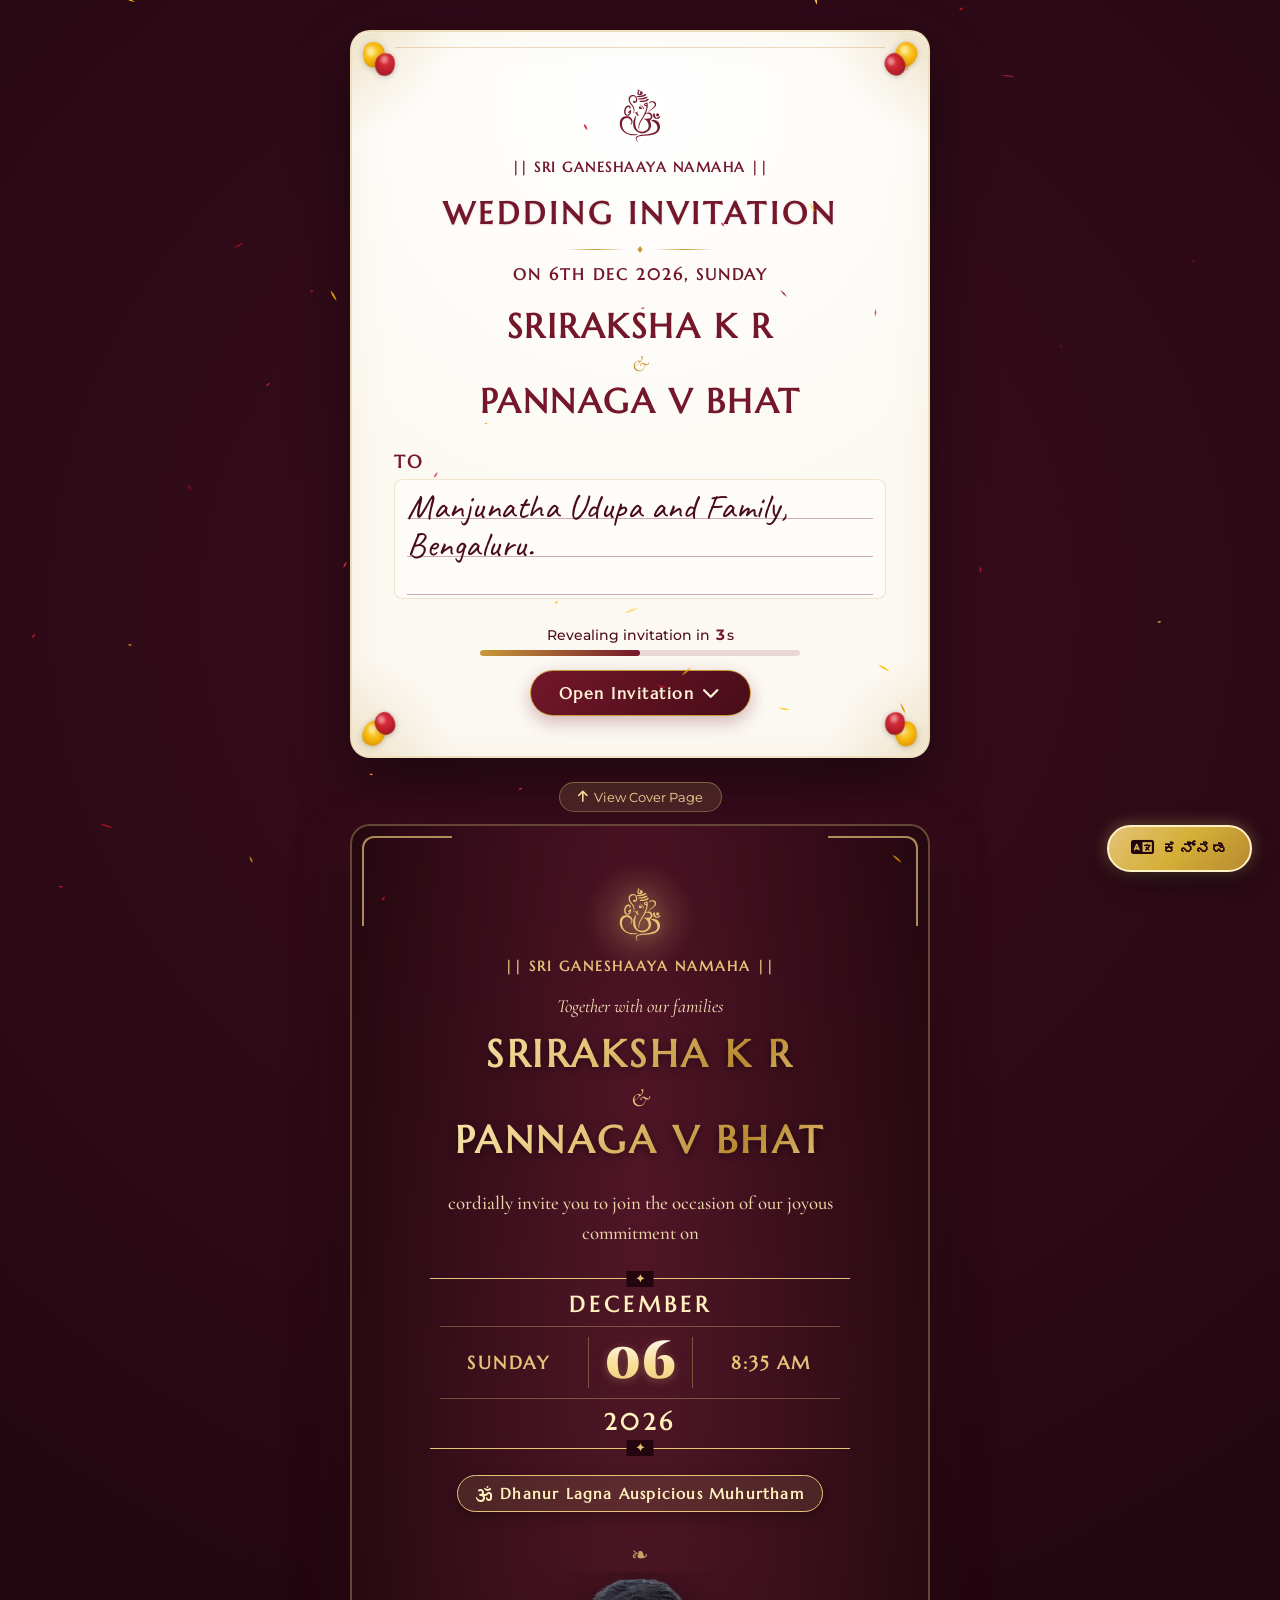
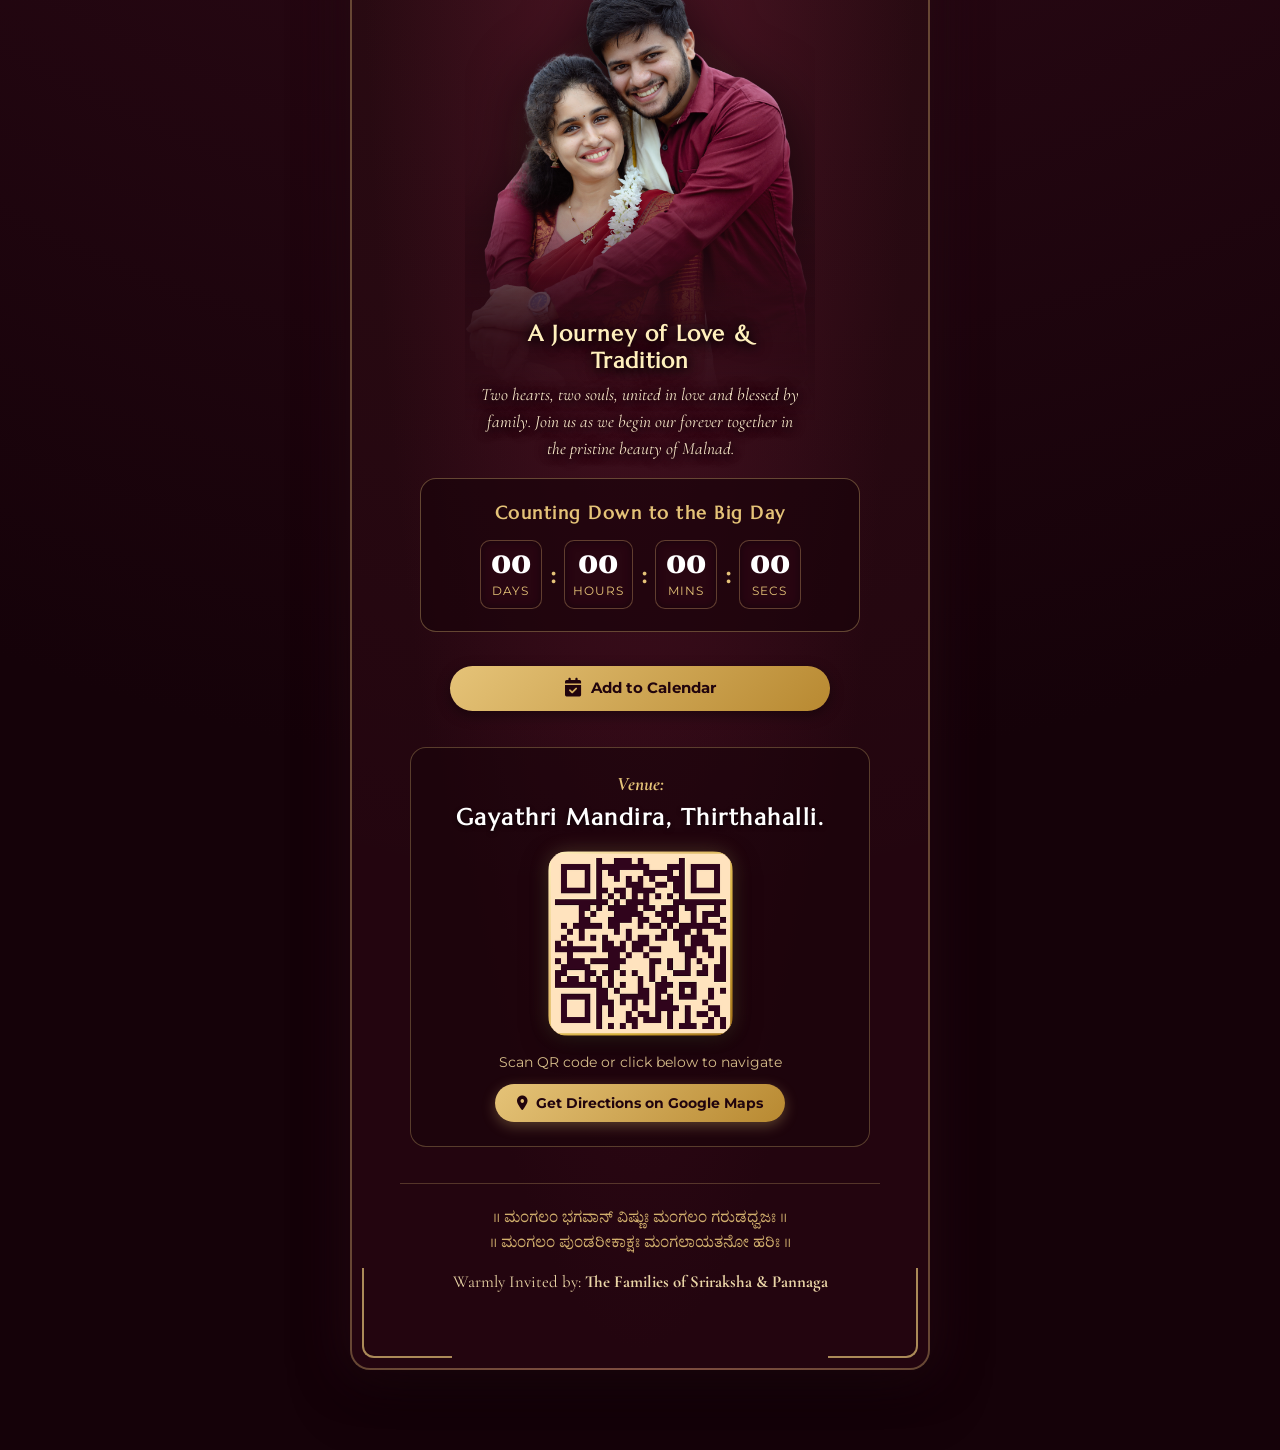
==== index.html @ b9a9ed5e "Initial commit: Royal Wedding E-Invitation & Bride's Portal" ====
<!DOCTYPE html>
<html lang="en">

<head>
  <!-- Google tag (gtag.js) -->
  <script async src="https://www.googletagmanager.com/gtag/js?id=G-9BR6ERWH32"></script>
  <script>
    window.dataLayer = window.dataLayer || [];
    function gtag(){dataLayer.push(arguments);}
    gtag('js', new Date());

    gtag('config', 'G-9BR6ERWH32');
  </script>

  <meta charset="UTF-8">
  <meta name="viewport" content="width=device-width, initial-scale=1.0, maximum-scale=5.0">
  <title>Wedding Invitation | Sriraksha & Pannaga</title>

  <!-- Meta for Social Sharing (WhatsApp, Facebook, iMessage) -->
  <meta property="og:title" content="Wedding Invitation | Sriraksha & Pannaga">
  <meta property="og:description"
    content="We cordially invite you to celebrate the wedding of Sriraksha K R & Pannaga V Bhat on Sunday, Dec 6th, 2026 at Gayathri Mandira, Thirthahalli.">
  <meta property="og:image" content="assets/couple-main.jpg">
  <meta property="og:type" content="website">
  <meta name="theme-color" content="#480c1d">

  <!-- Favicon -->
  <link rel="icon" type="image/svg+xml" href="assets/ganesha-gold.svg">

  <!-- Font Awesome 6 Icons -->
  <link rel="stylesheet" href="https://cdnjs.cloudflare.com/ajax/libs/font-awesome/6.5.1/css/all.min.css">

  <!-- Google Fonts -->
  <link rel="preconnect" href="https://fonts.googleapis.com">
  <link rel="preconnect" href="https://fonts.gstatic.com" crossorigin>
  <link
    href="https://fonts.googleapis.com/css2?family=Alex+Brush&family=Caveat:wght@600;700&family=Cinzel+Decorative:wght@700;900&family=Cinzel:wght@500;600;700;800;900&family=Cormorant+Garamond:ital,wght@0,500;0,600;0,700;1,500;1,600&family=Marcellus&family=Noto+Serif+Kannada:wght@400;500;600;700;800&family=Playfair+Display:ital,wght@0,600;0,700;1,600&family=Montserrat:wght@300;400;500;600&display=swap"
    rel="stylesheet">

  <!-- GSAP, ScrollTrigger & ScrollToPlugin -->
  <script src="https://cdnjs.cloudflare.com/ajax/libs/gsap/3.12.5/gsap.min.js"></script>
  <script src="https://cdnjs.cloudflare.com/ajax/libs/gsap/3.12.5/ScrollTrigger.min.js"></script>
  <script src="https://cdnjs.cloudflare.com/ajax/libs/gsap/3.12.5/ScrollToPlugin.min.js"></script>

  <!-- Canvas Confetti for Petals & Celebrations -->
  <script src="https://cdn.jsdelivr.net/npm/canvas-confetti@1.9.3/dist/confetti.browser.min.js"></script>

  <!-- Stylesheet -->
  <link rel="stylesheet" href="style.css">
</head>

<body class="bg-stage">

  <!-- Floating Controls (Desktop Top-Bar / Mobile Bottom-Right FAB) -->
  <header class="floating-controls" id="floatingControls">
    <button id="langToggleBtn" class="control-btn lang-btn" aria-label="Toggle Kannada / English">
      <i class="fa-solid fa-language lang-icon"></i>
      <span id="langBtnText">ಕನ್ನಡ</span>
    </button>
    <button id="musicToggleBtn" class="control-btn music-btn" aria-label="Toggle Shehnai / Flute Music">
      <i id="musicIcon" class="fa-solid fa-music music-icon"></i>
      <span id="musicBtnText">Music</span>
    </button>
    <button id="petalsToggleBtn" class="control-btn petals-btn" aria-label="Trigger Flower Shower">
      <i class="fa-solid fa-wand-magic-sparkles petals-icon"></i>
      <span id="petalsBtnText">Petals</span>
    </button>
  </header>

  <!-- Flower Shower Canvas Overlay -->
  <canvas id="petalsCanvas" class="petals-canvas"></canvas>

  <!-- MAIN WRAPPER -->
  <main class="invitation-container" id="invitationApp">

    <!-- ============================================== -->
    <!-- SECTION 1: INTRO PAGE (LIGHT LUXURY CARD)       -->
    <!-- ============================================== -->
    <section class="card-screen intro-screen" id="introSection">
      <div class="card-wrapper intro-card-wrapper" id="introCard">

        <!-- Auspicious Arashina & Kunkuma (Turmeric & Kumkuma) Sacred Corner Blessings -->
        <div class="kunkuma-corner top-left" aria-hidden="true">
          <span class="dab arashina"></span>
          <span class="dab kunkuma"></span>
        </div>
        <div class="kunkuma-corner top-right" aria-hidden="true">
          <span class="dab arashina"></span>
          <span class="dab kunkuma"></span>
        </div>
        <div class="kunkuma-corner bottom-left" aria-hidden="true">
          <span class="dab arashina"></span>
          <span class="dab kunkuma"></span>
        </div>
        <div class="kunkuma-corner bottom-right" aria-hidden="true">
          <span class="dab arashina"></span>
          <span class="dab kunkuma"></span>
        </div>

        <!-- Subtle Corner Floral Decorations -->
        <div class="floral-corner top-left"></div>
        <div class="floral-corner top-right"></div>
        <div class="floral-corner bottom-left"></div>
        <div class="floral-corner bottom-right"></div>

        <!-- Arch Border Top & Bottom -->
        <div class="ornate-arch-top"></div>
        <div class="ornate-arch-bottom"></div>

        <!-- Card Content Body -->
        <div class="intro-inner-content">

          <!-- Lord Ganesha Auspicious Motif -->
          <div class="ganesha-container intro-ganesha">
            <img src="assets/ganesha-maroon.svg" alt="Lord Ganesha" class="ganesha-svg-img">
            <p class="invocation-text" data-i18n="invocation">|| Sri Ganeshaaya Namaha ||</p>
          </div>

          <!-- Wedding Invitation Header -->
          <div class="intro-header-group">
            <h1 class="invitation-title" data-i18n="weddingInvitation">WEDDING INVITATION</h1>
            <div class="title-divider-line">
              <span class="divider-diamond">♦</span>
            </div>
            <p class="intro-date-badge" data-i18n="weddingDateIntro">ON 6TH DEC 2026, SUNDAY</p>
          </div>

          <!-- Couple Names -->
          <div class="intro-couple-box">
            <h2 class="couple-name bride" data-i18n="introBrideName">SRIRAKSHA K R</h2>
            <div class="intro-ampersand">&amp;</div>
            <h2 class="couple-name groom" data-i18n="introGroomName">PANNAGA V BHAT</h2>
          </div>

          <!-- "TO" SECTION (Personalized Guest Section) -->
          <div class="to-section-container">
            <div class="to-header-row">
              <span class="to-label" data-i18n="toLabel">TO</span>
              <!-- <button class="edit-guest-btn" id="editGuestBtn" title="Customize guest name"
                aria-label="Edit guest name">
                <i class="fa-solid fa-pen-to-square"></i> <span class="edit-btn-text"
                  data-i18n="editGuestTooltip">Customize</span>
              </button> -->
            </div>

            <!-- Ruled Lines Card Frame with Handwriting Calligraphy Font -->
            <div class="ruled-paper-box">
              <div class="ruled-line line-1"></div>
              <div class="ruled-line line-2"></div>
              <div class="ruled-line line-3"></div>

              <!-- Handwriting Recipient Name (editable / query param driven) -->
              <div class="guest-handwriting" id="guestNameDisplay" contenteditable="false" spellcheck="false">
                Manjunatha Udupa and Family,<br>Bengaluru.
              </div>
            </div>
          </div>

          <!-- 5-SECOND REVEAL PROGRESS BAR & OPEN NOW ACTION -->
          <div class="intro-reveal-tray">
            <div class="countdown-bar-wrapper">
              <div class="reveal-status-text">
                <span data-i18n="revealTimer">Revealing invitation in</span>
                <span class="reveal-timer-num" id="revealTimerCount">5</span><span data-i18n="seconds">s</span>
              </div>
              <div class="progress-track">
                <div class="progress-fill" id="revealProgressFill"></div>
              </div>
            </div>

            <button class="open-invitation-btn" id="openInvitationBtn">
              <span class="btn-shine"></span>
              <span class="btn-text" data-i18n="openNowBtn">Open Invitation</span>
              <i class="fa-solid fa-chevron-down btn-arrow"></i>
            </button>
          </div>

        </div><!-- /.intro-inner-content -->
      </div><!-- /.intro-card-wrapper -->
    </section>


    <!-- ============================================== -->
    <!-- SECTION 2: CONTENT PAGE (ROYAL MAROON THEME)   -->
    <!-- ============================================== -->
    <section class="card-screen content-screen" id="contentSection">

      <!-- Royal Gold Ribbon / Return to Cover Button -->
      <div class="return-cover-bar">
        <button id="backToCoverBtn" class="back-cover-btn">
          <i class="fa-solid fa-arrow-up"></i> <span data-i18n="backToIntroBtn">View Cover Page</span>
        </button>
      </div>

      <div class="card-wrapper content-card-wrapper" id="contentCard">

        <!-- Ornate Background Mandala Watermarks -->
        <div class="content-mandala-bg"></div>
        <div class="content-temple-arch-frame"></div>
        <div class="gold-corner-filigree top-l"></div>
        <div class="gold-corner-filigree top-r"></div>
        <div class="gold-corner-filigree btm-l"></div>
        <div class="gold-corner-filigree btm-r"></div>

        <div class="content-inner-body">

          <!-- Golden Ganesha Invocation -->
          <div class="ganesha-container content-ganesha gs-reveal">
            <div class="ganesha-halo"></div>
            <img src="assets/ganesha-gold.svg" alt="Ganesha Motif" class="ganesha-svg-img gold-svg">
            <p class="invocation-text gold-text" data-i18n="invocation">|| Sri Ganeshaaya Namaha ||</p>
          </div>

          <!-- Family Blessing Line -->
          <p class="together-text gs-reveal" data-i18n="togetherWithFamilies">Together with our families</p>

          <!-- Royal Couple Typography -->
          <div class="content-couple-names gs-reveal">
            <h1 class="royal-name bride gold-gradient-text" data-i18n="contentBrideName">SRIRAKSHA K R</h1>
            <div class="royal-ampersand-wrapper">
              <span class="royal-ampersand">&amp;</span>
            </div>
            <h1 class="royal-name groom gold-gradient-text" data-i18n="contentGroomName">PANNAGA V BHAT</h1>
          </div>

          <!-- Cordial Invitation Text -->
          <p class="cordial-invitation-text gs-reveal" data-i18n="cordialInvite">
            cordially invite you to join the occasion of our joyous commitment on
          </p>

          <!-- THE ROYAL DATE BLOCK (Faithful to Reference Card) -->
          <div class="royal-date-block gs-reveal" id="dateBlock">
            <div class="date-block-top">
              <span class="month-title" data-i18n="month">DECEMBER</span>
            </div>

            <div class="date-block-middle">
              <div class="date-col day-col">
                <span class="date-day-label" data-i18n="day">SUNDAY</span>
              </div>
              <div class="date-col num-col">
                <span class="date-num-large" data-i18n="date">06</span>
              </div>
              <div class="date-col time-col">
                <span class="date-time-label" data-i18n="time">8:35 AM</span>
              </div>
            </div>

            <div class="date-block-bottom">
              <span class="year-title" data-i18n="year">2026</span>
            </div>
          </div>

          <!-- Auspicious Muhurtham Tagline -->
          <div class="muhurtham-badge-wrapper gs-reveal">
            <div class="muhurtham-pill">
              <i class="fa-solid fa-om kalash-icon"></i>
              <span class="muhurtham-text" data-i18n="muhurthamLabel">Dhanur Lagna Auspicious Muhurtham</span>
            </div>
          </div>

          <!-- ============================================== -->
          <!-- COUPLE SPOTLIGHT & GALLERY SECTION             -->
          <!-- ============================================== -->
          <div class="couple-spotlight-section gs-reveal">
            <div class="section-gold-divider">
              <span>❧</span>
            </div>

            <!-- Couple Spotlight Card with Overlaid Bottom Text -->
            <div class="couple-spotlight-card">
              <div class="couple-cutout-container">
                <div class="cutout-img-holder">
                  <div class="cutout-aura"></div>
                  <img src="assets/couple-cutout.png" alt="Sriraksha & Pannaga" class="couple-cutout-img">
                  <div class="cutout-bottom-gradient"></div>
                </div>

                <!-- Text overlaid directly on the bottom feathered portion of the image -->
                <div class="spotlight-text-overlay">
                  <h3 class="spotlight-title" data-i18n="coupleStoryTitle">A Journey of Love &amp; Tradition</h3>
                  <p class="spotlight-quote" data-i18n="coupleStoryText">
                    Two hearts, two souls, united in love and blessed by family. Join us as we begin our forever together in
                    the pristine beauty of Malnad.
                  </p>
                </div>
              </div>
            </div>

            <!-- Pre-wedding Photo Gallery Showcase
            <div class="gallery-wrapper">
              <h4 class="gallery-header" data-i18n="viewGallery">Pre-Wedding Moments</h4>

              <div class="gallery-scroller" id="galleryScroller">
                <div class="gallery-item" onclick="openPhotoModal('assets/couple-main.jpg')">
                  <img src="assets/couple-main.jpg" alt="Sriraksha & Pannaga Portrait" loading="lazy">
                  <div class="item-overlay"><span>🔍</span></div>
                </div>
                <div class="gallery-item" onclick="openPhotoModal('assets/couple-opt1.jpg')">
                  <img src="assets/couple-opt1.jpg" alt="By the Riverbank" loading="lazy">
                  <div class="item-overlay"><span>🔍</span></div>
                </div>
                <div class="gallery-item" onclick="openPhotoModal('assets/couple-opt2.jpg')">
                  <img src="assets/couple-opt2.jpg" alt="Grace & Joy" loading="lazy">
                  <div class="item-overlay"><span>🔍</span></div>
                </div>
                <div class="gallery-item" onclick="openPhotoModal('assets/couple-opt3.jpg')">
                  <img src="assets/couple-opt3.jpg" alt="Together in Nature" loading="lazy">
                  <div class="item-overlay"><span>🔍</span></div>
                </div>
                <div class="gallery-item" onclick="openPhotoModal('assets/couple-sub.jpg')">
                  <img src="assets/couple-sub.jpg" alt="Memories" loading="lazy">
                  <div class="item-overlay"><span>🔍</span></div>
                </div>
              </div>
            </div>
          </div> -->

            <!-- ============================================== -->
            <!-- LIVE COUNTDOWN TIMER TO DEC 6, 2026, 8:35 AM   -->
            <!-- ============================================== -->
            <div class="countdown-card gs-reveal">
              <h3 class="countdown-heading" data-i18n="countdownTitle">Counting Down to the Big Day</h3>

              <div class="timer-grid">
                <div class="timer-cell">
                  <span class="timer-digits" id="timerDays">00</span>
                  <span class="timer-label" data-i18n="days">Days</span>
                </div>
                <div class="timer-divider">:</div>
                <div class="timer-cell">
                  <span class="timer-digits" id="timerHours">00</span>
                  <span class="timer-label" data-i18n="hours">Hours</span>
                </div>
                <div class="timer-divider">:</div>
                <div class="timer-cell">
                  <span class="timer-digits" id="timerMinutes">00</span>
                  <span class="timer-label" data-i18n="minutes">Mins</span>
                </div>
                <div class="timer-divider">:</div>
                <div class="timer-cell">
                  <span class="timer-digits" id="timerSeconds">00</span>
                  <span class="timer-label" data-i18n="secondsLabel">Secs</span>
                </div>
              </div>
            </div>

            <!-- ============================================== -->
            <!-- ACTION BUTTONS: CALENDAR & WHATSAPP RSVP       -->
            <!-- ============================================== -->
            <div class="action-buttons-container gs-reveal">
              <button class="action-btn calendar-action-btn" id="calendarBtn">
                <i class="fa-solid fa-calendar-check action-icon"></i>
                <span data-i18n="addToCalendarBtn">Add to Calendar</span>
              </button>

              <!-- <button class="action-btn whatsapp-action-btn" id="whatsappBtn">
              <i class="fa-brands fa-whatsapp action-icon whatsapp-fa-icon"></i>
              <span data-i18n="rsvpWhatsAppBtn">Send Wishes on WhatsApp</span>
            </button> -->
            </div>

            <!-- ============================================== -->
            <!-- VENUE & NAVIGATION SECTION (SCANNABLE QR)      -->
            <!-- ============================================== -->
            <div class="venue-showcase-box gs-reveal">
              <h3 class="venue-heading-label" data-i18n="venueLabel">Venue:</h3>
              <h2 class="venue-name-title" data-i18n="venueName">Gayathri Mandira, Thirthahalli.</h2>

              <!-- Thematic Royal QR Code Holder -->
              <div class="qr-code-holder">
                <a href="https://maps.google.com/?q=Gayathri+Mandira+Thirthahalli" target="_blank"
                  rel="noopener noreferrer" class="thematic-qr-link" title="Open Gayathri Mandira, Thirthahalli on Google Maps">
                  <div class="thematic-qr-wrapper" id="thematicVenueQR">
                    <img src="assets/thematic-venue-qr.svg" alt="Venue QR Code - Gayathri Mandira, Thirthahalli"
                      class="thematic-qr-svg" width="180" height="180">
                  </div>
                </a>
                <p class="qr-instruction" data-i18n="scanForLocation">Scan QR code or click below to navigate</p>

                <a href="https://maps.google.com/?q=Gayathri+Mandira+Thirthahalli" target="_blank"
                  rel="noopener noreferrer" class="map-link-btn">
                  <i class="fa-solid fa-location-dot map-icon"></i>
                  <span data-i18n="openInMapsBtn">Get Directions on Google Maps</span>
                </a>
              </div>
            </div>

            <!-- Traditional Shloka / Blessing Footer -->
            <footer class="content-card-footer gs-reveal">
              <p class="footer-shloka">
                ॥ ಮಂಗಲಂ ಭಗವಾನ್ ವಿಷ್ಣುಃ ಮಂಗಲಂ ಗರುಡಧ್ವಜಃ ॥<br>
                ॥ ಮಂಗಲಂ ಪುಂಡರೀಕಾಕ್ಷಃ ಮಂಗಲಾಯತನೋ ಹರಿಃ ॥
              </p>
              <p class="footer-warmth">
                Warmly Invited by: <strong>The Families of Sriraksha &amp; Pannaga</strong>
              </p>
            </footer>

          </div><!-- /.content-inner-body -->
        </div><!-- /.content-card-wrapper -->
    </section>

  </main>

  <!-- Photo Lightbox Modal -->
  <div id="photoModal" class="photo-modal" onclick="closePhotoModal()">
    <span class="modal-close-btn">&times;</span>
    <img id="modalImg" class="modal-image" src="" alt="Enlarged Wedding Photo">
  </div>

  <!-- Custom Guest Name Edit Modal -->
  <div id="editGuestModal" class="edit-guest-modal">
    <div class="edit-guest-dialog">
      <h3 class="dialog-title">Personalize "To" Field</h3>
      <p class="dialog-desc">Enter the guest name(s) and place:</p>
      <input type="text" id="guestNameInput" class="guest-name-input"
        placeholder="e.g. Ramesh Hegde and Family, Shivamogga">
      <div class="dialog-btn-row">
        <button id="cancelGuestEditBtn" class="dialog-btn cancel-btn">Cancel</button>
        <button id="copyShareLinkBtn" class="dialog-btn copy-btn"><i class="fa-solid fa-copy"></i> Copy Link</button>
        <button id="saveGuestEditBtn" class="dialog-btn save-btn">Update Card</button>
      </div>
      <p id="copyFeedback" class="copy-feedback-text"
        style="display:none; color:#1a7f37; font-weight:600; margin-top:8px; font-size:0.85rem;"><i
          class="fa-solid fa-check"></i> Personalized link copied to clipboard!</p>
      <p class="dialog-tip">Tip: You can share personalized links using <code>?to=Your+Guest+Name</code>!</p>
    </div>
  </div>

  <!-- Firebase Compat SDKs (For Firestore Invitation Code Resolution) -->
  <script src="https://www.gstatic.com/firebasejs/10.8.0/firebase-app-compat.js"></script>
  <script src="https://www.gstatic.com/firebasejs/10.8.0/firebase-firestore-compat.js"></script>
  <script src="firebase-config.js"></script>

  <!-- Main JavaScript Logic -->
  <script src="script.js"></script>
</body>

</html>
---- style.css ----
/* ==========================================================================
   WEDDING E-INVITATION - SRIRAKSHA & PANNAGA
   ========================================================================== */

:root {
  /* Intro Page Color Palette (Light Luxury Theme) */
  --intro-bg-cream: #FCF9F3;
  --intro-bg-warm: #F6EDE0;
  --intro-maroon: #74172B;
  --intro-maroon-dark: #500E1C;
  --intro-gold-accent: #C89938;
  --intro-ruled-line: rgba(116, 23, 43, 0.35);
  --intro-handwriting: #4A0C1A;

  /* Content Page Color Palette (Royal Maroon & Temple Gold Theme) */
  --content-bg-dark: #23050F;
  --content-bg-mid: #380C1B;
  --content-bg-rich: #4D1226;
  --gold-primary: #E5C378;
  --gold-light: #FFF0BD;
  --gold-dark: #B88931;
  --gold-glow: rgba(229, 195, 120, 0.4);
  --gold-border: rgba(229, 195, 120, 0.35);

  /* Typography */
  --font-serif-royal: 'Marcellus', 'Cinzel', serif;
  --font-serif-heading: 'Cinzel Decorative', 'Cinzel', serif;
  --font-serif-body: 'Cormorant Garamond', serif;
  --font-handwriting: 'Caveat', 'Alex Brush', cursive;
  --font-kannada: 'Noto Serif Kannada', 'Marcellus', serif;
  --font-sans: 'Montserrat', sans-serif;

  /* Card Container */
  --card-max-width: 580px;
  --card-radius: 20px;
  --card-shadow: 0 25px 60px rgba(0, 0, 0, 0.45);
}

/* Reset & Box Sizing */
*,
*::before,
*::after {
  box-sizing: border-box;
  margin: 0;
  padding: 0;
}

html {
  scroll-behavior: smooth;
  font-size: 16px;
  -webkit-text-size-adjust: 100%;
}

body.bg-stage {
  background: #17030A;
  background-image:
    radial-gradient(circle at 50% 20%, #3B0E1E 0%, #150209 70%),
    radial-gradient(circle at 20% 80%, #2A0914 0%, transparent 60%);
  min-height: 100vh;
  font-family: var(--font-serif-royal);
  color: #333;
  overflow-x: hidden;
  position: relative;
}

/* Kannada font override when switched */
body.lang-kn {
  font-family: var(--font-kannada);
}

body.lang-kn .invitation-title,
body.lang-kn .couple-name,
body.lang-kn .royal-name,
body.lang-kn .date-day-label,
body.lang-kn .month-title,
body.lang-kn .venue-name-title {
  font-family: var(--font-kannada);
  letter-spacing: 0.5px;
}

/* ==========================================================================
   FLOATING ACTION BUTTON (BOTTOM-RIGHT FAB ON BOTH DESKTOP AND MOBILE)
   ========================================================================== */
.floating-controls {
  position: static;
  background: transparent;
  border: none;
  box-shadow: none;
  backdrop-filter: none;
  -webkit-backdrop-filter: none;
  padding: 0;
}

#musicToggleBtn,
#petalsToggleBtn {
  display: none !important;
}

#langToggleBtn {
  position: fixed;
  bottom: 28px;
  right: 28px;
  z-index: 9999;
  background: linear-gradient(135deg, #E5C378 0%, #D4AF37 50%, #B88931 100%);
  color: #21040D;
  border: 2px solid #FFF2C7;
  box-shadow: 0 8px 24px rgba(0, 0, 0, 0.55), 0 0 16px rgba(229, 195, 120, 0.45);
  padding: 12px 22px;
  border-radius: 35px;
  font-size: 1rem;
  font-weight: 700;
  letter-spacing: 0.5px;
  display: inline-flex;
  align-items: center;
  justify-content: center;
  gap: 8px;
  cursor: pointer;
  font-family: var(--font-sans);
  overflow: hidden;
  white-space: nowrap;
  transition: width 0.35s cubic-bezier(0.2, 0.8, 0.2, 1),
              height 0.35s cubic-bezier(0.2, 0.8, 0.2, 1),
              padding 0.35s cubic-bezier(0.2, 0.8, 0.2, 1),
              border-radius 0.35s cubic-bezier(0.2, 0.8, 0.2, 1),
              opacity 0.35s ease,
              transform 0.25s cubic-bezier(0.175, 0.885, 0.32, 1.275),
              box-shadow 0.25s ease,
              background 0.25s ease;
}

#langToggleBtn:hover {
  transform: translateY(-3px) scale(1.05);
  box-shadow: 0 12px 30px rgba(0, 0, 0, 0.65), 0 0 24px rgba(229, 195, 120, 0.6);
  background: linear-gradient(135deg, #FFF0BD 0%, #E5C378 50%, #C4973B 100%);
}

#langToggleBtn:active {
  transform: scale(0.93);
}

#langToggleBtn .lang-icon {
  font-size: 1.15rem;
  flex-shrink: 0;
  display: inline-flex;
  align-items: center;
  justify-content: center;
}

#langToggleBtn #langBtnText {
  max-width: 120px;
  opacity: 1;
  overflow: hidden;
  display: inline-block;
  transition: max-width 0.35s cubic-bezier(0.2, 0.8, 0.2, 1), opacity 0.25s ease, margin 0.35s ease;
}

/* Idle State: Compact Circular Gold Medallion */
#langToggleBtn.is-idle {
  width: 46px;
  height: 46px;
  padding: 0;
  border-radius: 50%;
  gap: 0;
  opacity: 0.88;
  box-shadow: 0 4px 14px rgba(0, 0, 0, 0.45), 0 0 12px rgba(229, 195, 120, 0.35);
  animation: fabIdleGlow 3s infinite ease-in-out;
}

#langToggleBtn.is-idle:hover {
  opacity: 1;
  transform: translateY(-2px) scale(1.08);
  box-shadow: 0 8px 22px rgba(0, 0, 0, 0.6), 0 0 20px rgba(229, 195, 120, 0.55);
}

#langToggleBtn.is-idle #langBtnText {
  max-width: 0;
  opacity: 0;
  margin: 0;
  pointer-events: none;
}

@keyframes fabIdleGlow {
  0%, 100% {
    box-shadow: 0 4px 14px rgba(0, 0, 0, 0.45), 0 0 10px rgba(229, 195, 120, 0.3);
  }
  50% {
    box-shadow: 0 6px 18px rgba(0, 0, 0, 0.55), 0 0 16px rgba(229, 195, 120, 0.5);
  }
}

@media (max-width: 768px) {
  #langToggleBtn {
    bottom: 20px;
    right: 20px;
    padding: 11px 20px;
    font-size: 0.95rem;
  }

  #langToggleBtn.is-idle {
    width: 42px;
    height: 42px;
    padding: 0;
    border-radius: 50%;
  }

  #langToggleBtn.is-idle .lang-icon {
    font-size: 1.05rem;
  }
}

/* Flower Petals Canvas */
.petals-canvas {
  position: fixed;
  top: 0;
  left: 0;
  width: 100vw;
  height: 100vh;
  pointer-events: none;
  z-index: 9000;
}

/* ==========================================================================
   MAIN INVITATION WRAPPER & CARD STAGE
   ========================================================================== */
.invitation-container {
  width: 100%;
  max-width: 100vw;
  display: flex;
  flex-direction: column;
  align-items: center;
  padding: 16px 12px 60px;
}

@media (min-width: 768px) {
  .invitation-container {
    padding: 30px 20px 80px;
  }
}

.card-screen {
  width: 100%;
  max-width: var(--card-max-width);
  margin: 0 auto;
  position: relative;
}

/* ==========================================================================
   CARD 1: INTRO SCREEN (LIGHT LUXURY CARD)
   ========================================================================== */
.intro-screen {
  margin-bottom: 24px;
  transition: all 0.8s cubic-bezier(0.16, 1, 0.3, 1);
}

.intro-card-wrapper {
  background: var(--intro-bg-cream);
  background-image:
    radial-gradient(circle at 50% 10%, #FFFFFF 0%, var(--intro-bg-cream) 60%),
    radial-gradient(circle at 50% 90%, var(--intro-bg-warm) 0%, transparent 70%);
  border-radius: var(--card-radius);
  border: 2px solid rgba(197, 155, 63, 0.3);
  box-shadow: var(--card-shadow), inset 0 0 40px rgba(197, 155, 63, 0.08);
  position: relative;
  overflow: hidden;
  padding: 38px 24px 30px;
  text-align: center;
}

@media (min-width: 600px) {
  .intro-card-wrapper {
    padding: 50px 42px 40px;
  }
}

/* ==========================================================================
   ARASHINA & KUNKUMA (TURMERIC & VERMILION) SACRED CORNER BLESSINGS
   ========================================================================== */
.kunkuma-corner {
  position: absolute;
  width: 48px;
  height: 48px;
  pointer-events: none;
  z-index: 12;
}

.kunkuma-corner.top-left {
  top: 6px;
  left: 6px;
}

.kunkuma-corner.top-right {
  top: 6px;
  right: 6px;
}

.kunkuma-corner.bottom-left {
  bottom: 6px;
  left: 6px;
}

.kunkuma-corner.bottom-right {
  bottom: 6px;
  right: 6px;
}

/* Organic paint dabs (paste finger impressions) */
.kunkuma-corner .dab {
  position: absolute;
  border-radius: 46% 54% 52% 48% / 54% 48% 52% 46%;
  filter: drop-shadow(0 1px 3px rgba(0, 0, 0, 0.22));
}

/* Arashina (Turmeric Yellow Paste Dab) */
.kunkuma-corner .dab.arashina {
  width: 22px;
  height: 25px;
  background: radial-gradient(circle at 45% 40%, #FFE052 0%, #F5B000 50%, #C98200 100%);
  border-radius: 48% 58% 52% 44% / 55% 45% 62% 38%;
  opacity: 0.96;
}

/* Kunkuma (Sacred Vermilion Red Paste Dab) - overlapping touched mark */
.kunkuma-corner .dab.kunkuma {
  width: 20px;
  height: 23px;
  background: radial-gradient(circle at 45% 35%, #E52B3C 0%, #B81525 55%, #7D0914 100%);
  border-radius: 54% 46% 48% 52% / 46% 56% 44% 54%;
  opacity: 0.95;
}

/* Corner Dab Orientations to simulate natural hand finger touch */
.kunkuma-corner.top-left .dab.arashina {
  top: 4px;
  left: 5px;
  transform: rotate(-12deg);
}

.kunkuma-corner.top-left .dab.kunkuma {
  top: 15px;
  left: 17px;
  transform: rotate(20deg);
}

.kunkuma-corner.top-right .dab.arashina {
  top: 4px;
  right: 5px;
  transform: rotate(15deg);
}

.kunkuma-corner.top-right .dab.kunkuma {
  top: 15px;
  right: 17px;
  transform: rotate(-22deg);
}

.kunkuma-corner.bottom-left .dab.arashina {
  bottom: 4px;
  left: 5px;
  transform: rotate(18deg);
}

.kunkuma-corner.bottom-left .dab.kunkuma {
  bottom: 15px;
  left: 17px;
  transform: rotate(-15deg);
}

.kunkuma-corner.bottom-right .dab.arashina {
  bottom: 4px;
  right: 5px;
  transform: rotate(-20deg);
}

.kunkuma-corner.bottom-right .dab.kunkuma {
  bottom: 15px;
  right: 17px;
  transform: rotate(18deg);
}

/* Subtle wet texture effect for sacred paste */
.kunkuma-corner .dab::after {
  content: '';
  position: absolute;
  top: 15%;
  left: 20%;
  width: 35%;
  height: 35%;
  background: rgba(255, 255, 255, 0.4);
  border-radius: 50%;
  filter: blur(1px);
}

/* Floral Corner Accents */
.floral-corner {
  position: absolute;
  width: 120px;
  height: 120px;
  pointer-events: none;
  background-size: contain;
  background-repeat: no-repeat;
  opacity: 0.85;
  z-index: 1;
}

.floral-corner.top-left {
  top: 0;
  left: 0;
  background-image: radial-gradient(circle at 0% 0%, rgba(197, 155, 63, 0.25) 0%, transparent 60%);
  border-top-left-radius: var(--card-radius);
}

.floral-corner.top-right {
  top: 0;
  right: 0;
  background-image: radial-gradient(circle at 100% 0%, rgba(197, 155, 63, 0.25) 0%, transparent 60%);
  border-top-right-radius: var(--card-radius);
}

.floral-corner.bottom-left {
  bottom: 0;
  left: 0;
  background-image: radial-gradient(circle at 0% 100%, rgba(197, 155, 63, 0.25) 0%, transparent 60%);
  border-bottom-left-radius: var(--card-radius);
}

.floral-corner.bottom-right {
  bottom: 0;
  right: 0;
  background-image: radial-gradient(circle at 100% 100%, rgba(197, 155, 63, 0.25) 0%, transparent 60%);
  border-bottom-right-radius: var(--card-radius);
}

/* Ornate Arch Accents (SVG or decorative frame) */
.ornate-arch-top {
  position: absolute;
  top: 0;
  left: 50%;
  transform: translateX(-50%);
  width: 85%;
  height: 16px;
  border-bottom: 1px solid rgba(197, 155, 63, 0.35);
}

.intro-inner-content {
  position: relative;
  z-index: 2;
}

/* Lord Ganesha Motif */
.ganesha-container {
  display: flex;
  flex-direction: column;
  align-items: center;
  justify-content: center;
  margin-bottom: 18px;
}

.ganesha-svg-img {
  width: 68px;
  height: 68px;
  object-fit: contain;
  transition: transform 0.4s ease;
}

.ganesha-svg-img:hover {
  transform: scale(1.08);
}

.invocation-text {
  font-family: var(--font-serif-royal);
  color: var(--intro-maroon);
  font-size: 0.88rem;
  font-weight: 600;
  letter-spacing: 1.5px;
  margin-top: 8px;
  text-transform: uppercase;
}

/* Wedding Invitation Title */
.intro-header-group {
  margin-bottom: 22px;
}

.invitation-title {
  font-family: var(--font-serif-royal);
  font-size: 1.65rem;
  font-weight: 700;
  color: var(--intro-maroon);
  letter-spacing: 3px;
  line-height: 1.25;
  text-shadow: 0 1px 2px rgba(116, 23, 43, 0.15);
}

@media (min-width: 480px) {
  .invitation-title {
    font-size: 1.95rem;
    letter-spacing: 4px;
  }
}

.title-divider-line {
  display: flex;
  align-items: center;
  justify-content: center;
  gap: 12px;
  margin: 8px 0;
}

.title-divider-line::before,
.title-divider-line::after {
  content: '';
  height: 1px;
  width: 60px;
  background: linear-gradient(90deg, transparent, var(--intro-gold-accent), transparent);
}

.divider-diamond {
  color: var(--intro-gold-accent);
  font-size: 0.75rem;
}

.intro-date-badge {
  font-family: var(--font-serif-royal);
  font-size: 0.98rem;
  font-weight: 600;
  color: var(--intro-maroon);
  letter-spacing: 2px;
}

/* Couple Names on Intro Card */
.intro-couple-box {
  margin: 22px 0 28px;
}

.couple-name {
  font-family: var(--font-serif-royal);
  font-size: 1.7rem;
  font-weight: 700;
  color: var(--intro-maroon);
  letter-spacing: 2px;
  line-height: 1.2;
}

@media (min-width: 480px) {
  .couple-name {
    font-size: 2.1rem;
    letter-spacing: 2.5px;
  }
}

.intro-ampersand {
  font-family: var(--font-serif-body);
  font-style: italic;
  font-size: 1.4rem;
  color: var(--intro-gold-accent);
  margin: 4px 0;
}

/* "TO" SECTION (Personalized Guest Section) */
.to-section-container {
  margin: 20px 0 24px;
  text-align: left;
}

.to-header-row {
  display: flex;
  align-items: baseline;
  justify-content: space-between;
  margin-bottom: 6px;
}

.to-label {
  font-family: var(--font-serif-royal);
  font-size: 1.15rem;
  font-weight: 700;
  color: var(--intro-maroon);
  letter-spacing: 2px;
}

.edit-guest-btn {
  background: none;
  border: none;
  color: var(--intro-gold-accent);
  font-size: 0.8rem;
  cursor: pointer;
  display: inline-flex;
  align-items: center;
  gap: 4px;
  padding: 4px 8px;
  border-radius: 6px;
  transition: all 0.2s;
  font-family: var(--font-sans);
}

.edit-guest-btn:hover {
  background: rgba(197, 155, 63, 0.15);
  color: var(--intro-maroon);
}

/* Ruled Lines Box & Handwriting Recipient */
.ruled-paper-box {
  position: relative;
  min-height: 120px;
  padding: 6px 12px;
  background: rgba(255, 255, 255, 0.5);
  border-radius: 8px;
  border: 1px solid rgba(197, 155, 63, 0.25);
}

.ruled-line {
  position: absolute;
  left: 12px;
  right: 12px;
  height: 1px;
  background: var(--intro-ruled-line);
}

.ruled-line.line-1 {
  top: 38px;
}

.ruled-line.line-2 {
  top: 76px;
}

.ruled-line.line-3 {
  top: 114px;
}

.guest-handwriting {
  position: relative;
  z-index: 2;
  font-family: var(--font-handwriting);
  font-size: 1.85rem;
  line-height: 38px;
  color: var(--intro-handwriting);
  padding-top: 2px;
  letter-spacing: 0.5px;
  word-break: break-word;
  white-space: pre-wrap;
  transition: color 0.3s ease;
}

@media (min-width: 480px) {
  .guest-handwriting {
    font-size: 2.15rem;
  }
}

/* 5-SECOND REVEAL STATUS TRAY & ACTION */
.intro-reveal-tray {
  margin-top: 26px;
  display: flex;
  flex-direction: column;
  align-items: center;
  gap: 14px;
}

.countdown-bar-wrapper {
  width: 100%;
  max-width: 320px;
}

.reveal-status-text {
  font-family: var(--font-sans);
  font-size: 0.85rem;
  color: var(--intro-maroon-dark);
  font-weight: 500;
  margin-bottom: 6px;
}

.reveal-timer-num {
  font-weight: 700;
  color: var(--intro-maroon);
  font-size: 0.95rem;
  margin: 0 2px;
}

.progress-track {
  width: 100%;
  height: 6px;
  background: rgba(116, 23, 43, 0.15);
  border-radius: 10px;
  overflow: hidden;
}

.progress-fill {
  width: 0%;
  height: 100%;
  background: linear-gradient(90deg, var(--intro-gold-accent), var(--intro-maroon));
  border-radius: 10px;
  transition: width 0.1s linear;
}

.open-invitation-btn {
  position: relative;
  overflow: hidden;
  background: linear-gradient(135deg, var(--intro-maroon), #470C18);
  color: #FFF3D6;
  border: 1px solid var(--intro-gold-accent);
  padding: 12px 28px;
  border-radius: 30px;
  font-family: var(--font-serif-royal);
  font-size: 1rem;
  font-weight: 700;
  letter-spacing: 1.5px;
  cursor: pointer;
  display: inline-flex;
  align-items: center;
  gap: 8px;
  box-shadow: 0 6px 18px rgba(116, 23, 43, 0.3);
  transition: all 0.3s ease;
}

.open-invitation-btn:hover {
  transform: translateY(-2px);
  box-shadow: 0 10px 24px rgba(116, 23, 43, 0.45);
  background: linear-gradient(135deg, #871D34, var(--intro-maroon));
}

.btn-arrow {
  font-size: 1.1rem;
  transition: transform 0.25s ease;
}

.open-invitation-btn:hover .btn-arrow {
  transform: translateY(3px);
}

.btn-shine {
  position: absolute;
  top: 0;
  left: -100%;
  width: 60%;
  height: 100%;
  background: linear-gradient(90deg, transparent, rgba(255, 255, 255, 0.3), transparent);
  animation: shine 3s infinite;
}

@keyframes shine {
  0% {
    left: -100%;
  }

  40% {
    left: 150%;
  }

  100% {
    left: 150%;
  }
}


/* ==========================================================================
   CARD 2: CONTENT SCREEN (ROYAL MAROON THEME)
   ========================================================================== */
.content-screen {
  position: relative;
  transition: all 0.8s ease;
}

.return-cover-bar {
  text-align: center;
  margin-bottom: 12px;
}

.back-cover-btn {
  background: rgba(229, 195, 120, 0.15);
  border: 1px solid rgba(229, 195, 120, 0.4);
  color: #FFE8A3;
  padding: 6px 18px;
  border-radius: 20px;
  font-family: var(--font-sans);
  font-size: 0.82rem;
  cursor: pointer;
  display: inline-flex;
  align-items: center;
  gap: 6px;
  transition: all 0.25s;
}

.back-cover-btn:hover {
  background: rgba(229, 195, 120, 0.3);
  color: #FFFFFF;
}

.content-card-wrapper {
  background: var(--content-bg-dark);
  background-image:
    radial-gradient(ellipse at 50% 15%, #4C1024 0%, var(--content-bg-dark) 70%),
    radial-gradient(circle at 50% 90%, #3D0D1D 0%, transparent 60%);
  border-radius: var(--card-radius);
  border: 2px solid var(--gold-border);
  box-shadow: var(--card-shadow), 0 0 50px rgba(77, 18, 38, 0.5);
  position: relative;
  overflow: hidden;
  padding: 40px 20px 45px;
  text-align: center;
  color: #FFF0BD;
}

@media (min-width: 600px) {
  .content-card-wrapper {
    padding: 55px 40px 50px;
  }
}

/* Background Mandala & Temple Arch Motifs */
.content-mandala-bg {
  position: absolute;
  top: 0;
  left: 50%;
  transform: translateX(-50%);
  width: 100%;
  height: 100%;
  background-image: radial-gradient(circle at 50% 30%, rgba(229, 195, 120, 0.04) 0%, transparent 70%);
  pointer-events: none;
  z-index: 1;
}

.gold-corner-filigree {
  position: absolute;
  width: 90px;
  height: 90px;
  pointer-events: none;
  z-index: 2;
  opacity: 0.7;
}

.gold-corner-filigree.top-l {
  top: 10px;
  left: 10px;
  border-top: 2px solid var(--gold-primary);
  border-left: 2px solid var(--gold-primary);
  border-top-left-radius: 12px;
}

.gold-corner-filigree.top-r {
  top: 10px;
  right: 10px;
  border-top: 2px solid var(--gold-primary);
  border-right: 2px solid var(--gold-primary);
  border-top-right-radius: 12px;
}

.gold-corner-filigree.btm-l {
  bottom: 10px;
  left: 10px;
  border-bottom: 2px solid var(--gold-primary);
  border-left: 2px solid var(--gold-primary);
  border-bottom-left-radius: 12px;
}

.gold-corner-filigree.btm-r {
  bottom: 10px;
  right: 10px;
  border-bottom: 2px solid var(--gold-primary);
  border-right: 2px solid var(--gold-primary);
  border-bottom-right-radius: 12px;
}

.content-inner-body {
  position: relative;
  z-index: 3;
}

/* Golden Ganesha & Halo */
.content-ganesha {
  position: relative;
  margin-bottom: 20px;
}

.ganesha-halo {
  position: absolute;
  top: 50%;
  left: 50%;
  transform: translate(-50%, -60%);
  width: 110px;
  height: 110px;
  background: radial-gradient(circle, rgba(229, 195, 120, 0.25) 0%, transparent 70%);
  border-radius: 50%;
  pointer-events: none;
  animation: pulseGlow 4s infinite alternate;
}

@keyframes pulseGlow {
  0% {
    transform: translate(-50%, -60%) scale(0.9);
    opacity: 0.6;
  }

  100% {
    transform: translate(-50%, -60%) scale(1.15);
    opacity: 0.95;
  }
}

.gold-svg {
  filter: drop-shadow(0 2px 8px var(--gold-glow));
}

.gold-text {
  color: var(--gold-primary);
  font-weight: 600;
  letter-spacing: 2px;
}

.together-text {
  font-family: var(--font-serif-body);
  font-size: 1.15rem;
  font-style: italic;
  color: #F8E3B6;
  margin-bottom: 14px;
}

/* Royal Couple Typography */
.content-couple-names {
  margin: 12px 0 24px;
}

.royal-name {
  font-family: var(--font-serif-royal);
  font-size: 1.9rem;
  font-weight: 700;
  letter-spacing: 2.5px;
  line-height: 1.25;
}

@media (min-width: 480px) {
  .royal-name {
    font-size: 2.35rem;
    letter-spacing: 3.5px;
  }
}

.gold-gradient-text {
  background: linear-gradient(135deg, #FFF0BD 0%, #E5C378 40%, #B88931 70%, #FFE8A3 100%);
  -webkit-background-clip: text;
  -webkit-text-fill-color: transparent;
  filter: drop-shadow(0 2px 4px rgba(0, 0, 0, 0.5));
}

.royal-ampersand-wrapper {
  margin: 4px 0;
}

.royal-ampersand {
  font-family: var(--font-serif-body);
  font-style: italic;
  font-size: 1.6rem;
  color: var(--gold-primary);
}

.cordial-invitation-text {
  font-family: var(--font-serif-body);
  font-size: 1.18rem;
  line-height: 1.6;
  color: #EBD6A7;
  max-width: 440px;
  margin: 0 auto 30px;
  font-weight: 500;
}

/* ==========================================================================
   THE ROYAL DATE BLOCK (3-COLUMN LAYOUT AS IN REFERENCE)
   ========================================================================== */
.royal-date-block {
  max-width: 420px;
  margin: 0 auto 26px;
  border-top: 1.5px solid var(--gold-primary);
  border-bottom: 1.5px solid var(--gold-primary);
  padding: 12px 10px;
  position: relative;
}

.royal-date-block::before,
.royal-date-block::after {
  content: '✦';
  position: absolute;
  color: var(--gold-primary);
  font-size: 0.8rem;
}

.royal-date-block::before {
  top: -8px;
  left: 50%;
  transform: translateX(-50%);
  background: var(--content-bg-dark);
  padding: 0 8px;
}

.royal-date-block::after {
  bottom: -8px;
  left: 50%;
  transform: translateX(-50%);
  background: var(--content-bg-dark);
  padding: 0 8px;
}

.date-block-top {
  margin-bottom: 8px;
}

.month-title {
  font-family: var(--font-serif-royal);
  font-size: 1.35rem;
  font-weight: 700;
  letter-spacing: 4px;
  color: var(--gold-light);
}

.date-block-middle {
  display: grid;
  grid-template-columns: 1fr auto 1fr;
  align-items: center;
  border-top: 1px solid rgba(229, 195, 120, 0.35);
  border-bottom: 1px solid rgba(229, 195, 120, 0.35);
  padding: 10px 0;
  gap: 10px;
}

.date-col {
  display: flex;
  align-items: center;
  justify-content: center;
}

.date-day-label {
  font-family: var(--font-serif-royal);
  font-size: 1.15rem;
  font-weight: 700;
  letter-spacing: 2.5px;
  color: var(--gold-primary);
}

.date-num-large {
  font-family: var(--font-serif-heading);
  font-size: 3.2rem;
  font-weight: 900;
  line-height: 1;
  color: #FFFFFF;
  background: linear-gradient(180deg, #FFFFFF 0%, #FFE599 60%, #E5C378 100%);
  -webkit-background-clip: text;
  -webkit-text-fill-color: transparent;
  padding: 0 16px;
  border-left: 1px solid rgba(229, 195, 120, 0.35);
  border-right: 1px solid rgba(229, 195, 120, 0.35);
  text-shadow: 0 2px 10px rgba(229, 195, 120, 0.3);
}

.date-time-label {
  font-family: var(--font-serif-royal);
  font-size: 1.15rem;
  font-weight: 700;
  letter-spacing: 2px;
  color: var(--gold-primary);
}

.date-block-bottom {
  margin-top: 8px;
}

.year-title {
  font-family: var(--font-serif-royal);
  font-size: 1.45rem;
  font-weight: 700;
  letter-spacing: 4px;
  color: var(--gold-light);
}

/* Muhurtham Badge */
.muhurtham-badge-wrapper {
  margin: 18px 0 30px;
}

.muhurtham-pill {
  display: inline-flex;
  align-items: center;
  gap: 8px;
  background: rgba(229, 195, 120, 0.12);
  border: 1px solid var(--gold-primary);
  padding: 8px 18px;
  border-radius: 30px;
  box-shadow: 0 4px 14px rgba(0, 0, 0, 0.3);
}

.kalash-icon {
  font-size: 1rem;
}

.muhurtham-text {
  font-family: var(--font-serif-royal);
  font-size: 0.95rem;
  font-weight: 600;
  letter-spacing: 1.2px;
  color: var(--gold-light);
}

/* VENUE SECTION */
.venue-showcase-box {
  background: rgba(26, 4, 11, 0.6);
  border: 1px solid rgba(229, 195, 120, 0.3);
  border-radius: 16px;
  padding: 24px 16px;
  margin: 0 auto 36px;
  max-width: 460px;
}

.venue-heading-label {
  font-family: var(--font-serif-body);
  font-size: 1.2rem;
  font-style: italic;
  color: var(--gold-primary);
  margin-bottom: 6px;
}

.venue-name-title {
  font-family: var(--font-serif-royal);
  font-size: 1.45rem;
  font-weight: 700;
  letter-spacing: 1.5px;
  color: #FFFFFF;
  margin-bottom: 20px;
  text-shadow: 0 2px 4px rgba(0, 0, 0, 0.6);
}

.qr-code-holder {
  display: flex;
  flex-direction: column;
  align-items: center;
  gap: 14px;
}

/* Thematic Royal Gold & Cream Venue QR Code (100% Scannable) */
.thematic-qr-link {
  display: inline-block;
  text-decoration: none;
  cursor: pointer;
  outline: none;
  transition: transform 0.3s cubic-bezier(0.2, 0.8, 0.2, 1);
}

.thematic-qr-link:hover {
  transform: translateY(-2px) scale(1.03);
}

.thematic-qr-wrapper {
  display: inline-flex;
  align-items: center;
  justify-content: center;
  padding: 0;
  border-radius: 20px;
  background: transparent;
  box-shadow: 0 8px 26px rgba(0, 0, 0, 0.55), 0 0 18px rgba(229, 195, 120, 0.25);
  transition: box-shadow 0.3s ease;
}

.thematic-qr-link:hover .thematic-qr-wrapper {
  box-shadow: 0 12px 34px rgba(0, 0, 0, 0.7), 0 0 26px rgba(229, 195, 120, 0.42);
}

.thematic-qr-svg {
  display: block;
  width: 185px;
  height: 185px;
  border-radius: 20px;
  object-fit: contain;
}

.qr-instruction {
  font-family: var(--font-sans);
  font-size: 0.85rem;
  color: #D6BD8A;
}

.map-link-btn {
  background: linear-gradient(135deg, var(--gold-primary), var(--gold-dark));
  color: #21040D;
  text-decoration: none;
  font-family: var(--font-sans);
  font-size: 0.88rem;
  font-weight: 700;
  padding: 10px 22px;
  border-radius: 24px;
  display: inline-flex;
  align-items: center;
  gap: 8px;
  box-shadow: 0 4px 14px rgba(229, 195, 120, 0.3);
  transition: all 0.25s ease;
}

.map-link-btn:hover {
  transform: translateY(-2px);
  box-shadow: 0 6px 20px var(--gold-glow);
  color: #000;
}

/* ==========================================================================
   COUPLE SPOTLIGHT & GALLERY
   ========================================================================== */
.couple-spotlight-section {
  margin: 12px auto 26px;
  max-width: 480px;
}

.section-gold-divider {
  color: var(--gold-primary);
  font-size: 1.3rem;
  margin-bottom: 4px;
  opacity: 0.8;
}

.couple-spotlight-card {
  position: relative;
  width: 100%;
  max-width: 350px;
  margin: 0 auto;
}

.couple-cutout-container {
  position: relative;
  width: 100%;
  margin: 0 auto;
}

.cutout-img-holder {
  position: relative;
  width: 100%;
  overflow: hidden;
  /* Smooth CSS alpha mask fade at the bottom of the couple image */
  -webkit-mask-image: linear-gradient(to bottom, rgba(0, 0, 0, 1) 0%, rgba(0, 0, 0, 1) 48%, rgba(0, 0, 0, 0.35) 78%, rgba(0, 0, 0, 0) 98%);
  mask-image: linear-gradient(to bottom, rgba(0, 0, 0, 1) 0%, rgba(0, 0, 0, 1) 48%, rgba(0, 0, 0, 0.35) 78%, rgba(0, 0, 0, 0) 98%);
}

.cutout-aura {
  position: absolute;
  top: 40%;
  left: 50%;
  transform: translate(-50%, -50%);
  width: 280px;
  height: 280px;
  background: radial-gradient(circle, rgba(229, 195, 120, 0.28) 0%, transparent 70%);
  border-radius: 50%;
  pointer-events: none;
}

.couple-cutout-img {
  width: 100%;
  height: auto;
  display: block;
  position: relative;
  z-index: 2;
  filter: drop-shadow(0 15px 30px rgba(0, 0, 0, 0.7));
  transition: transform 0.5s ease;
}

.couple-cutout-img:hover {
  transform: scale(1.02);
}

/* Luxurious gradient overlay blending the bottom seamlessly into the dark maroon velvet */
.cutout-bottom-gradient {
  position: absolute;
  bottom: 0;
  left: 0;
  right: 0;
  height: 52%;
  background: linear-gradient(to bottom, rgba(35, 5, 15, 0) 0%, rgba(35, 5, 15, 0.82) 60%, var(--content-bg-dark) 100%);
  pointer-events: none;
  z-index: 3;
}

/* Text overlaid directly on the bottom feathered portion of the image itself */
.spotlight-text-overlay {
  position: relative;
  margin-top: -110px;
  z-index: 6;
  padding: 0 10px;
  text-align: center;
}

.spotlight-title {
  font-family: var(--font-serif-royal);
  font-size: 1.35rem;
  font-weight: 700;
  color: var(--gold-light);
  letter-spacing: 1.2px;
  margin-bottom: 8px;
  text-shadow: 0 2px 10px rgba(0, 0, 0, 0.9), 0 0 18px rgba(0, 0, 0, 0.95);
}

.spotlight-quote {
  font-family: var(--font-serif-body);
  font-style: italic;
  font-size: 1.08rem;
  line-height: 1.55;
  color: #F7E7C8;
  margin-bottom: 16px;
  padding: 0 6px;
  text-shadow: 0 2px 8px rgba(0, 0, 0, 0.9), 0 0 14px rgba(0, 0, 0, 0.95);
}

/* Gallery Showcase */
.gallery-wrapper {
  margin-top: 14px;
}

.gallery-header {
  font-family: var(--font-serif-royal);
  font-size: 1.1rem;
  font-weight: 600;
  color: var(--gold-primary);
  letter-spacing: 1.5px;
  margin-bottom: 14px;
}

.gallery-scroller {
  display: flex;
  gap: 12px;
  overflow-x: auto;
  padding: 10px 4px 16px;
  scrollbar-width: thin;
  scrollbar-color: var(--gold-primary) rgba(26, 4, 11, 0.6);
  -webkit-overflow-scrolling: touch;
}

.gallery-scroller::-webkit-scrollbar {
  height: 6px;
}

.gallery-scroller::-webkit-scrollbar-thumb {
  background: var(--gold-primary);
  border-radius: 10px;
}

.gallery-item {
  flex: 0 0 140px;
  height: 190px;
  border-radius: 12px;
  overflow: hidden;
  position: relative;
  border: 2px solid rgba(229, 195, 120, 0.4);
  box-shadow: 0 6px 18px rgba(0, 0, 0, 0.5);
  cursor: pointer;
  transition: transform 0.3s ease, border-color 0.3s ease;
}

.gallery-item:hover {
  transform: translateY(-4px) scale(1.03);
  border-color: var(--gold-light);
}

.gallery-item img {
  width: 100%;
  height: 100%;
  object-fit: cover;
  display: block;
}

.item-overlay {
  position: absolute;
  top: 0;
  left: 0;
  width: 100%;
  height: 100%;
  background: rgba(43, 7, 19, 0.45);
  display: flex;
  align-items: center;
  justify-content: center;
  opacity: 0;
  transition: opacity 0.25s ease;
  font-size: 1.3rem;
}

.gallery-item:hover .item-overlay {
  opacity: 1;
}

/* ==========================================================================
   COUNTDOWN TIMER
   ========================================================================== */
.countdown-card {
  background: rgba(26, 4, 11, 0.7);
  border: 1px solid rgba(229, 195, 120, 0.35);
  border-radius: 16px;
  padding: 22px 14px;
  max-width: 440px;
  margin: 0 auto 34px;
}

.countdown-heading {
  font-family: var(--font-serif-royal);
  font-size: 1.15rem;
  font-weight: 700;
  color: var(--gold-primary);
  letter-spacing: 1.5px;
  margin-bottom: 16px;
}

.timer-grid {
  display: flex;
  align-items: center;
  justify-content: center;
  gap: 8px;
}

.timer-cell {
  background: rgba(43, 7, 19, 0.8);
  border: 1px solid rgba(229, 195, 120, 0.3);
  border-radius: 10px;
  padding: 10px 8px;
  min-width: 62px;
  display: flex;
  flex-direction: column;
  align-items: center;
  box-shadow: inset 0 0 10px rgba(0, 0, 0, 0.4);
}

.timer-digits {
  font-family: var(--font-serif-heading);
  font-size: 1.8rem;
  font-weight: 900;
  color: #FFFFFF;
  line-height: 1;
}

.timer-label {
  font-family: var(--font-sans);
  font-size: 0.72rem;
  color: var(--gold-primary);
  margin-top: 4px;
  text-transform: uppercase;
  letter-spacing: 1px;
}

.timer-divider {
  font-size: 1.6rem;
  color: var(--gold-primary);
  font-weight: 700;
  line-height: 1;
}

/* ==========================================================================
   ACTION BUTTONS: CALENDAR & WHATSAPP
   ========================================================================== */
.action-buttons-container {
  display: flex;
  flex-direction: column;
  gap: 12px;
  max-width: 380px;
  margin: 0 auto 36px;
}

@media (min-width: 480px) {
  .action-buttons-container {
    flex-direction: row;
  }
}

.action-btn {
  flex: 1;
  padding: 13px 18px;
  border-radius: 28px;
  font-family: var(--font-sans);
  font-size: 0.92rem;
  font-weight: 700;
  border: none;
  cursor: pointer;
  display: inline-flex;
  align-items: center;
  justify-content: center;
  gap: 10px;
  transition: all 0.25s ease;
  box-shadow: 0 4px 14px rgba(0, 0, 0, 0.4);
}

.action-btn .action-icon {
  font-size: 1.15rem;
  display: inline-flex;
  align-items: center;
  justify-content: center;
}

.action-btn .whatsapp-fa-icon {
  font-size: 1.35rem;
}

.calendar-action-btn {
  background: linear-gradient(135deg, #E5C378, #B88931);
  color: #21040D;
}

.calendar-action-btn:hover {
  transform: translateY(-2px);
  box-shadow: 0 6px 20px var(--gold-glow);
  color: #000;
}

.whatsapp-action-btn {
  background: linear-gradient(135deg, #25D366, #128C7E);
  color: #FFFFFF;
}

.whatsapp-action-btn:hover {
  transform: translateY(-2px);
  box-shadow: 0 6px 20px rgba(37, 211, 102, 0.4);
}

/* Card Footer */
.content-card-footer {
  border-top: 1px solid rgba(229, 195, 120, 0.25);
  padding-top: 24px;
  margin-top: 10px;
}

.footer-shloka {
  font-family: var(--font-kannada);
  font-size: 0.95rem;
  line-height: 1.7;
  color: var(--gold-primary);
  margin-bottom: 12px;
  opacity: 0.9;
}

.footer-warmth {
  font-family: var(--font-serif-body);
  font-size: 1.05rem;
  color: #EBD6A7;
}

/* ==========================================================================
   MODALS: PHOTO LIGHTBOX & CUSTOM GUEST NAME EDIT
   ========================================================================== */
.photo-modal {
  display: none;
  position: fixed;
  top: 0;
  left: 0;
  width: 100vw;
  height: 100vh;
  background: rgba(10, 1, 4, 0.92);
  z-index: 10000;
  align-items: center;
  justify-content: center;
  padding: 20px;
}

.photo-modal.open {
  display: flex;
}

.modal-image {
  max-width: 90vw;
  max-height: 85vh;
  border-radius: 12px;
  border: 2px solid var(--gold-primary);
  box-shadow: 0 10px 40px rgba(0, 0, 0, 0.8);
}

.modal-close-btn {
  position: absolute;
  top: 20px;
  right: 26px;
  color: #FFE8A3;
  font-size: 2.4rem;
  cursor: pointer;
  line-height: 1;
}

/* Guest Name Edit Modal */
.edit-guest-modal {
  display: none;
  position: fixed;
  top: 0;
  left: 0;
  width: 100vw;
  height: 100vh;
  background: rgba(10, 1, 4, 0.8);
  backdrop-filter: blur(8px);
  z-index: 10000;
  align-items: center;
  justify-content: center;
  padding: 20px;
}

.edit-guest-modal.open {
  display: flex;
}

.edit-guest-dialog {
  background: var(--intro-bg-cream);
  border-radius: 16px;
  border: 2px solid var(--intro-gold-accent);
  padding: 26px 20px;
  width: 100%;
  max-width: 440px;
  text-align: left;
  box-shadow: 0 15px 40px rgba(0, 0, 0, 0.6);
}

.dialog-title {
  font-family: var(--font-serif-royal);
  color: var(--intro-maroon);
  font-size: 1.3rem;
  font-weight: 700;
  margin-bottom: 6px;
}

.dialog-desc {
  font-family: var(--font-sans);
  font-size: 0.88rem;
  color: #555;
  margin-bottom: 14px;
}

.guest-name-input {
  width: 100%;
  padding: 12px 14px;
  border-radius: 8px;
  border: 1.5px solid var(--intro-maroon);
  font-family: var(--font-handwriting);
  font-size: 1.6rem;
  color: var(--intro-maroon);
  background: #FFF;
  margin-bottom: 16px;
}

.guest-name-input:focus {
  outline: none;
  border-color: var(--intro-gold-accent);
  box-shadow: 0 0 8px rgba(197, 155, 63, 0.4);
}

.dialog-btn-row {
  display: flex;
  justify-content: flex-end;
  gap: 10px;
  margin-bottom: 12px;
}

.dialog-btn {
  padding: 9px 18px;
  border-radius: 20px;
  font-family: var(--font-sans);
  font-size: 0.88rem;
  font-weight: 600;
  cursor: pointer;
  border: none;
}

.cancel-btn {
  background: #E0D5C5;
  color: #333;
}

.copy-btn {
  background: linear-gradient(135deg, #E5C378, #D4AF37);
  color: #21040D;
  border: 1px solid #FFE599;
}

.copy-btn:hover {
  background: #FFE8A3;
  transform: translateY(-1px);
}

.save-btn {
  background: var(--intro-maroon);
  color: #FFF;
}

.dialog-tip {
  font-family: var(--font-sans);
  font-size: 0.78rem;
  color: #777;
}

.dialog-tip code {
  background: rgba(116, 23, 43, 0.1);
  color: var(--intro-maroon);
  padding: 2px 5px;
  border-radius: 4px;
}
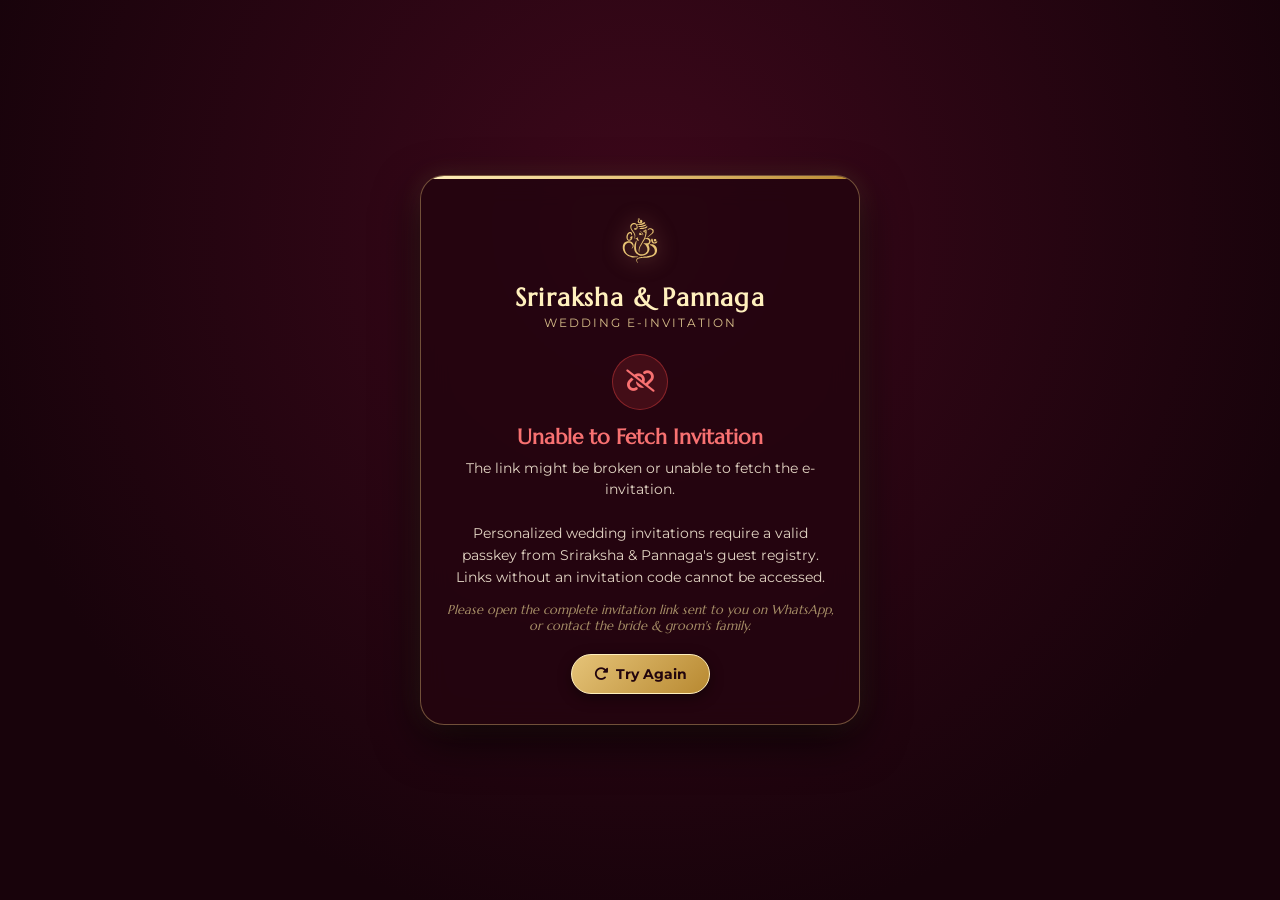
==== commit 6ce8fa5a: "Add gatekeeper verifier screen to validate Firebase invitation passcode and block unauthenticated li" ====
--- a/index.html
+++ b/index.html
@@ -50,6 +50,46 @@
 </head>
 
 <body class="bg-stage">
+
+  <!-- =========================================================================
+       GATEKEEPER & VERIFIER SCREEN (VERIFIES FIREBASE INVITATION PASSCODE)
+       ========================================================================= -->
+  <div class="verifier-overlay" id="verifierScreen">
+    <div class="verifier-card">
+      <img src="assets/ganesha-gold.svg" alt="Lord Ganesha" class="verifier-ganesha">
+      <div class="verifier-couples-title">Sriraksha &amp; Pannaga</div>
+      <div class="verifier-wedding-tag">Wedding E-Invitation</div>
+
+      <!-- State 1: Verification in Progress (Loading) -->
+      <div class="verifier-state-loading" id="verifierLoadingState">
+        <div class="verifier-spinner-ring">
+          <div class="spinner-core"></div>
+        </div>
+        <p class="verifier-status-text" id="verifierStatusText">Verifying your personalized invitation...</p>
+        <p class="verifier-subtext">Connecting to wedding registry • ದಯವಿಟ್ಟು ನಿರೀಕ್ಷಿಸಿ</p>
+      </div>
+
+      <!-- State 2: Invalid or Broken Link (Error) -->
+      <div class="verifier-state-error" id="verifierErrorState" style="display: none;">
+        <div class="verifier-error-icon-box">
+          <i class="fa-solid fa-link-slash"></i>
+        </div>
+        <h3 class="verifier-error-title">Unable to Fetch Invitation</h3>
+        <p class="verifier-error-desc" id="verifierErrorDesc">
+          The link might be broken or unable to fetch the e-invitation. Personalized invitations require a valid passkey from Sriraksha &amp; Pannaga's guest registry.
+        </p>
+        <div class="verifier-code-tried" id="verifierCodeTriedBox" style="display: none;">
+          Code: <code id="verifierCodeTried">None</code>
+        </div>
+        <p class="verifier-help-tip">
+          Please open the complete invitation link sent to you on WhatsApp, or contact the bride &amp; groom's family.
+        </p>
+        <button type="button" class="verifier-retry-btn" onclick="window.location.reload()">
+          <i class="fa-solid fa-rotate-right"></i> Try Again
+        </button>
+      </div>
+    </div>
+  </div>
 
   <!-- Floating Controls (Desktop Top-Bar / Mobile Bottom-Right FAB) -->
   <header class="floating-controls" id="floatingControls">
@@ -151,7 +191,7 @@
 
               <!-- Handwriting Recipient Name (editable / query param driven) -->
               <div class="guest-handwriting" id="guestNameDisplay" contenteditable="false" spellcheck="false">
-                Manjunatha Udupa and Family,<br>Bengaluru.
+                Writing your name digitally..<br>please wait..
               </div>
             </div>
           </div>
@@ -183,15 +223,7 @@
     <!-- ============================================== -->
     <!-- SECTION 2: CONTENT PAGE (ROYAL MAROON THEME)   -->
     <!-- ============================================== -->
-    <section class="card-screen content-screen" id="contentSection">
-
-      <!-- Royal Gold Ribbon / Return to Cover Button -->
-      <div class="return-cover-bar">
-        <button id="backToCoverBtn" class="back-cover-btn">
-          <i class="fa-solid fa-arrow-up"></i> <span data-i18n="backToIntroBtn">View Cover Page</span>
-        </button>
-      </div>
-
+    <section class="card-screen content-screen content-hidden" id="contentSection">
       <div class="card-wrapper content-card-wrapper" id="contentCard">
 
         <!-- Ornate Background Mandala Watermarks -->
--- a/style.css
+++ b/style.css
@@ -220,6 +220,214 @@
 }
 
 /* ==========================================================================
+   GATEKEEPER VERIFIER SCREEN (VERIFIES VALID CODE BEFORE SHOWING COVER)
+   ========================================================================== */
+.verifier-overlay {
+  position: fixed;
+  inset: 0;
+  z-index: 999999;
+  background: #18030B;
+  background-image:
+    radial-gradient(ellipse at 50% 25%, #3D081B 0%, #18030B 75%),
+    radial-gradient(circle at 50% 85%, rgba(229, 195, 120, 0.08) 0%, transparent 60%);
+  display: flex;
+  align-items: center;
+  justify-content: center;
+  padding: 20px;
+  transition: opacity 0.6s cubic-bezier(0.2, 0.8, 0.2, 1),
+              visibility 0.6s ease;
+}
+
+.verifier-overlay.hidden {
+  opacity: 0;
+  visibility: hidden;
+  pointer-events: none;
+}
+
+.verifier-card {
+  background: rgba(36, 5, 15, 0.88);
+  backdrop-filter: blur(14px);
+  -webkit-backdrop-filter: blur(14px);
+  border: 1.5px solid rgba(229, 195, 120, 0.4);
+  border-radius: 24px;
+  max-width: 440px;
+  width: 100%;
+  padding: 36px 24px 30px;
+  text-align: center;
+  box-shadow: 0 16px 45px rgba(0, 0, 0, 0.7), 0 0 25px rgba(229, 195, 120, 0.15);
+  position: relative;
+  overflow: hidden;
+}
+
+.verifier-card::before {
+  content: '';
+  position: absolute;
+  top: 0;
+  left: 0;
+  right: 0;
+  height: 3px;
+  background: linear-gradient(90deg, #FFF0BD, #E5C378, #B88931);
+}
+
+.verifier-ganesha {
+  width: 58px;
+  height: 58px;
+  margin: 0 auto 12px;
+  display: block;
+  filter: drop-shadow(0 2px 10px rgba(229, 195, 120, 0.5));
+  animation: verifierHaloPulse 2.8s infinite ease-in-out;
+}
+
+@keyframes verifierHaloPulse {
+  0%, 100% {
+    transform: scale(1);
+    filter: drop-shadow(0 2px 8px rgba(229, 195, 120, 0.4));
+  }
+  50% {
+    transform: scale(1.05);
+    filter: drop-shadow(0 4px 18px rgba(229, 195, 120, 0.7));
+  }
+}
+
+.verifier-couples-title {
+  font-family: var(--font-serif-royal);
+  font-size: 1.55rem;
+  font-weight: 700;
+  color: var(--gold-light);
+  letter-spacing: 1.2px;
+  margin-bottom: 2px;
+}
+
+.verifier-wedding-tag {
+  font-family: var(--font-sans);
+  font-size: 0.78rem;
+  text-transform: uppercase;
+  letter-spacing: 2px;
+  color: #D6BD8A;
+  margin-bottom: 24px;
+}
+
+/* Spinner */
+.verifier-spinner-ring {
+  width: 48px;
+  height: 48px;
+  margin: 0 auto 16px;
+  border: 3px solid rgba(229, 195, 120, 0.2);
+  border-top-color: var(--gold-primary);
+  border-radius: 50%;
+  animation: verifierSpin 1s linear infinite;
+  display: flex;
+  align-items: center;
+  justify-content: center;
+}
+
+.spinner-core {
+  width: 14px;
+  height: 14px;
+  background: var(--gold-primary);
+  border-radius: 50%;
+  opacity: 0.8;
+}
+
+@keyframes verifierSpin {
+  to {
+    transform: rotate(360deg);
+  }
+}
+
+.verifier-status-text {
+  font-family: var(--font-sans);
+  font-size: 0.96rem;
+  font-weight: 600;
+  color: #FFF0BD;
+  margin-bottom: 4px;
+}
+
+.verifier-subtext {
+  font-size: 0.8rem;
+  color: #B59563;
+  font-style: italic;
+}
+
+/* Error State */
+.verifier-error-icon-box {
+  width: 56px;
+  height: 56px;
+  margin: 0 auto 14px;
+  border-radius: 50%;
+  background: rgba(239, 68, 68, 0.15);
+  border: 1.5px solid rgba(239, 68, 68, 0.4);
+  color: #F87171;
+  display: flex;
+  align-items: center;
+  justify-content: center;
+  font-size: 1.4rem;
+}
+
+.verifier-error-title {
+  font-family: var(--font-serif-royal);
+  font-size: 1.3rem;
+  font-weight: 700;
+  color: #F87171;
+  margin-bottom: 8px;
+}
+
+.verifier-error-desc {
+  font-family: var(--font-sans);
+  font-size: 0.88rem;
+  line-height: 1.55;
+  color: #E2D4C3;
+  margin-bottom: 14px;
+}
+
+.verifier-code-tried {
+  background: rgba(0, 0, 0, 0.4);
+  border: 1px dashed rgba(229, 195, 120, 0.3);
+  padding: 6px 12px;
+  border-radius: 8px;
+  font-size: 0.82rem;
+  color: #D6BD8A;
+  margin-bottom: 14px;
+  display: inline-block;
+}
+
+.verifier-code-tried code {
+  color: #FFF0BD;
+  font-weight: 700;
+  font-family: monospace;
+}
+
+.verifier-help-tip {
+  font-size: 0.8rem;
+  color: #A88F68;
+  font-style: italic;
+  margin-bottom: 20px;
+}
+
+.verifier-retry-btn {
+  background: linear-gradient(135deg, #E5C378, #B88931);
+  color: #21040D;
+  border: 1px solid #FFF0BD;
+  padding: 10px 22px;
+  border-radius: 25px;
+  font-family: var(--font-sans);
+  font-size: 0.9rem;
+  font-weight: 700;
+  cursor: pointer;
+  display: inline-flex;
+  align-items: center;
+  gap: 8px;
+  transition: all 0.25s ease;
+  box-shadow: 0 4px 14px rgba(0, 0, 0, 0.4);
+}
+
+.verifier-retry-btn:hover {
+  transform: translateY(-2px);
+  box-shadow: 0 6px 20px rgba(229, 195, 120, 0.4);
+  color: #000;
+}
+
+/* ==========================================================================
    MAIN INVITATION WRAPPER & CARD STAGE
    ========================================================================== */
 .invitation-container {
@@ -264,6 +472,37 @@
   overflow: hidden;
   padding: 38px 24px 30px;
   text-align: center;
+  transform: scale(1);
+  opacity: 1;
+  filter: none;
+  transition: transform 0.65s cubic-bezier(0.2, 0.8, 0.2, 1),
+              opacity 0.65s ease,
+              filter 0.65s ease,
+              box-shadow 0.65s ease;
+}
+
+/* Cover Page Idle State (When user scrolls into the content page below) */
+.intro-card-wrapper.is-idle {
+  transform: scale(0.94);
+  opacity: 0.55;
+  filter: brightness(0.92);
+  box-shadow: 0 4px 18px rgba(0, 0, 0, 0.35);
+  cursor: pointer;
+}
+
+.intro-card-wrapper.is-idle:hover {
+  opacity: 0.82;
+  transform: scale(0.96);
+}
+
+/* Smoothly collapse the 5s reveal countdown tray when cover page is idle */
+.intro-card-wrapper.is-idle .intro-reveal-tray {
+  opacity: 0;
+  max-height: 0;
+  margin-top: 0;
+  overflow: hidden;
+  pointer-events: none;
+  transition: opacity 0.35s ease, max-height 0.5s ease, margin-top 0.35s ease;
 }
 
 @media (min-width: 600px) {
@@ -755,34 +994,13 @@
 /* ==========================================================================
    CARD 2: CONTENT SCREEN (ROYAL MAROON THEME)
    ========================================================================== */
+.content-screen.content-hidden {
+  display: none !important;
+}
+
 .content-screen {
   position: relative;
   transition: all 0.8s ease;
-}
-
-.return-cover-bar {
-  text-align: center;
-  margin-bottom: 12px;
-}
-
-.back-cover-btn {
-  background: rgba(229, 195, 120, 0.15);
-  border: 1px solid rgba(229, 195, 120, 0.4);
-  color: #FFE8A3;
-  padding: 6px 18px;
-  border-radius: 20px;
-  font-family: var(--font-sans);
-  font-size: 0.82rem;
-  cursor: pointer;
-  display: inline-flex;
-  align-items: center;
-  gap: 6px;
-  transition: all 0.25s;
-}
-
-.back-cover-btn:hover {
-  background: rgba(229, 195, 120, 0.3);
-  color: #FFFFFF;
 }
 
 .content-card-wrapper {
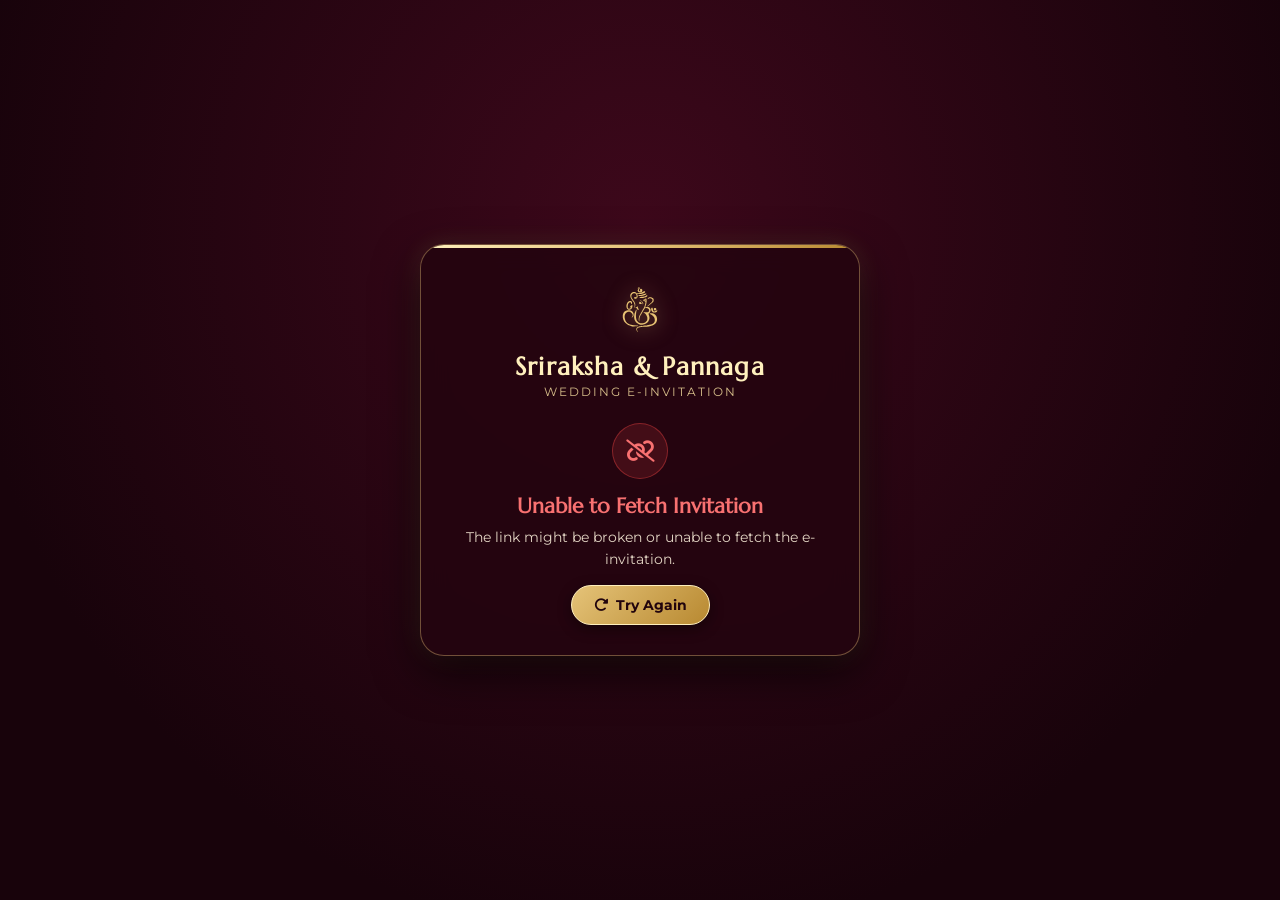
==== commit 8a647b04: "Refine verifier copy and messages to concise format" ====
--- a/index.html
+++ b/index.html
@@ -6,7 +6,7 @@
   <script async src="https://www.googletagmanager.com/gtag/js?id=G-9BR6ERWH32"></script>
   <script>
     window.dataLayer = window.dataLayer || [];
-    function gtag(){dataLayer.push(arguments);}
+    function gtag() { dataLayer.push(arguments); }
     gtag('js', new Date());
 
     gtag('config', 'G-9BR6ERWH32');
@@ -65,8 +65,7 @@
         <div class="verifier-spinner-ring">
           <div class="spinner-core"></div>
         </div>
-        <p class="verifier-status-text" id="verifierStatusText">Verifying your personalized invitation...</p>
-        <p class="verifier-subtext">Connecting to wedding registry • ದಯವಿಟ್ಟು ನಿರೀಕ್ಷಿಸಿ</p>
+        <p class="verifier-status-text" id="verifierStatusText">Fetching your personalized invitation...</p>
       </div>
 
       <!-- State 2: Invalid or Broken Link (Error) -->
@@ -76,13 +75,7 @@
         </div>
         <h3 class="verifier-error-title">Unable to Fetch Invitation</h3>
         <p class="verifier-error-desc" id="verifierErrorDesc">
-          The link might be broken or unable to fetch the e-invitation. Personalized invitations require a valid passkey from Sriraksha &amp; Pannaga's guest registry.
-        </p>
-        <div class="verifier-code-tried" id="verifierCodeTriedBox" style="display: none;">
-          Code: <code id="verifierCodeTried">None</code>
-        </div>
-        <p class="verifier-help-tip">
-          Please open the complete invitation link sent to you on WhatsApp, or contact the bride &amp; groom's family.
+          The link might be broken or unable to fetch the e-invitation.
         </p>
         <button type="button" class="verifier-retry-btn" onclick="window.location.reload()">
           <i class="fa-solid fa-rotate-right"></i> Try Again
@@ -312,7 +305,8 @@
                 <div class="spotlight-text-overlay">
                   <h3 class="spotlight-title" data-i18n="coupleStoryTitle">A Journey of Love &amp; Tradition</h3>
                   <p class="spotlight-quote" data-i18n="coupleStoryText">
-                    Two hearts, two souls, united in love and blessed by family. Join us as we begin our forever together in
+                    Two hearts, two souls, united in love and blessed by family. Join us as we begin our forever
+                    together in
                     the pristine beauty of Malnad.
                   </p>
                 </div>
@@ -402,7 +396,8 @@
               <!-- Thematic Royal QR Code Holder -->
               <div class="qr-code-holder">
                 <a href="https://maps.google.com/?q=Gayathri+Mandira+Thirthahalli" target="_blank"
-                  rel="noopener noreferrer" class="thematic-qr-link" title="Open Gayathri Mandira, Thirthahalli on Google Maps">
+                  rel="noopener noreferrer" class="thematic-qr-link"
+                  title="Open Gayathri Mandira, Thirthahalli on Google Maps">
                   <div class="thematic-qr-wrapper" id="thematicVenueQR">
                     <img src="assets/thematic-venue-qr.svg" alt="Venue QR Code - Gayathri Mandira, Thirthahalli"
                       class="thematic-qr-svg" width="180" height="180">
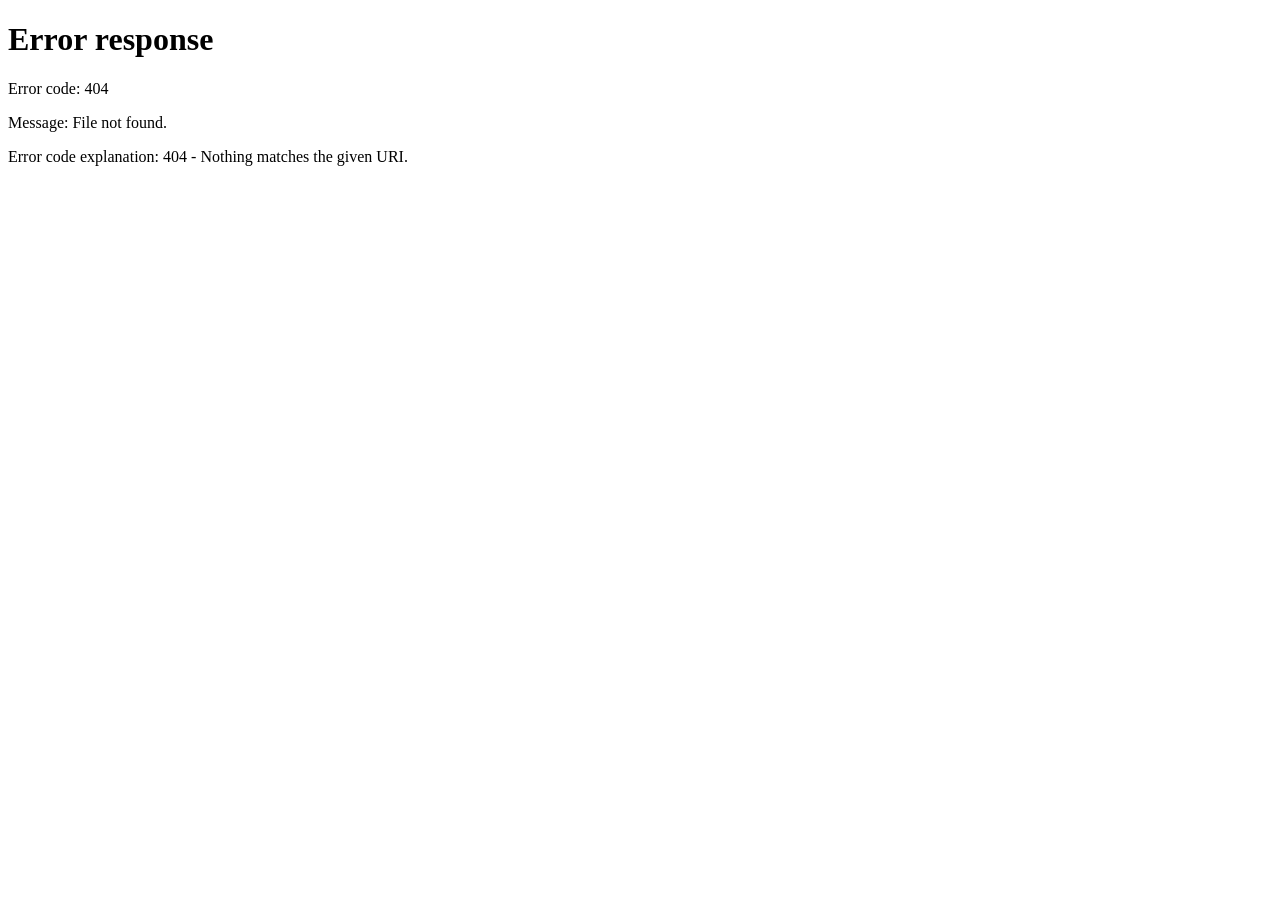
==== commit 72c31373: "Format invitation share URLs as clean /send?to=code without .html extension" ====
--- a/index.html
+++ b/index.html
@@ -8,460 +8,32 @@
     window.dataLayer = window.dataLayer || [];
     function gtag() { dataLayer.push(arguments); }
     gtag('js', new Date());
-
     gtag('config', 'G-9BR6ERWH32');
   </script>
 
   <meta charset="UTF-8">
-  <meta name="viewport" content="width=device-width, initial-scale=1.0, maximum-scale=5.0">
-  <title>Wedding Invitation | Sriraksha & Pannaga</title>
-
-  <!-- Meta for Social Sharing (WhatsApp, Facebook, iMessage) -->
-  <meta property="og:title" content="Wedding Invitation | Sriraksha & Pannaga">
-  <meta property="og:description"
-    content="We cordially invite you to celebrate the wedding of Sriraksha K R & Pannaga V Bhat on Sunday, Dec 6th, 2026 at Gayathri Mandira, Thirthahalli.">
-  <meta property="og:image" content="assets/couple-main.jpg">
-  <meta property="og:type" content="website">
-  <meta name="theme-color" content="#480c1d">
-
-  <!-- Favicon -->
+  <meta name="viewport" content="width=device-width, initial-scale=1.0">
+  <title>Wedding Invitation | Sriraksha &amp; Pannaga</title>
   <link rel="icon" type="image/svg+xml" href="assets/ganesha-gold.svg">
 
-  <!-- Font Awesome 6 Icons -->
-  <link rel="stylesheet" href="https://cdnjs.cloudflare.com/ajax/libs/font-awesome/6.5.1/css/all.min.css">
-
-  <!-- Google Fonts -->
-  <link rel="preconnect" href="https://fonts.googleapis.com">
-  <link rel="preconnect" href="https://fonts.gstatic.com" crossorigin>
-  <link
-    href="https://fonts.googleapis.com/css2?family=Alex+Brush&family=Caveat:wght@600;700&family=Cinzel+Decorative:wght@700;900&family=Cinzel:wght@500;600;700;800;900&family=Cormorant+Garamond:ital,wght@0,500;0,600;0,700;1,500;1,600&family=Marcellus&family=Noto+Serif+Kannada:wght@400;500;600;700;800&family=Playfair+Display:ital,wght@0,600;0,700;1,600&family=Montserrat:wght@300;400;500;600&display=swap"
-    rel="stylesheet">
-
-  <!-- GSAP, ScrollTrigger & ScrollToPlugin -->
-  <script src="https://cdnjs.cloudflare.com/ajax/libs/gsap/3.12.5/gsap.min.js"></script>
-  <script src="https://cdnjs.cloudflare.com/ajax/libs/gsap/3.12.5/ScrollTrigger.min.js"></script>
-  <script src="https://cdnjs.cloudflare.com/ajax/libs/gsap/3.12.5/ScrollToPlugin.min.js"></script>
-
-  <!-- Canvas Confetti for Petals & Celebrations -->
-  <script src="https://cdn.jsdelivr.net/npm/canvas-confetti@1.9.3/dist/confetti.browser.min.js"></script>
-
-  <!-- Stylesheet -->
-  <link rel="stylesheet" href="style.css">
+  <meta http-equiv="refresh" content="0; url=send">
+  <script>
+    // Seamless redirect preserving all query parameters (e.g. ?to=at79hag6) and hash
+    const query = window.location.search || '';
+    const hash = window.location.hash || '';
+    const isFile = window.location.protocol === 'file:';
+    const target = (isFile ? 'send.html' : 'send') + query + hash;
+    window.location.replace(target);
+  </script>
 </head>
 
-<body class="bg-stage">
-
-  <!-- =========================================================================
-       GATEKEEPER & VERIFIER SCREEN (VERIFIES FIREBASE INVITATION PASSCODE)
-       ========================================================================= -->
-  <div class="verifier-overlay" id="verifierScreen">
-    <div class="verifier-card">
-      <img src="assets/ganesha-gold.svg" alt="Lord Ganesha" class="verifier-ganesha">
-      <div class="verifier-couples-title">Sriraksha &amp; Pannaga</div>
-      <div class="verifier-wedding-tag">Wedding E-Invitation</div>
-
-      <!-- State 1: Verification in Progress (Loading) -->
-      <div class="verifier-state-loading" id="verifierLoadingState">
-        <div class="verifier-spinner-ring">
-          <div class="spinner-core"></div>
-        </div>
-        <p class="verifier-status-text" id="verifierStatusText">Fetching your personalized invitation...</p>
-      </div>
-
-      <!-- State 2: Invalid or Broken Link (Error) -->
-      <div class="verifier-state-error" id="verifierErrorState" style="display: none;">
-        <div class="verifier-error-icon-box">
-          <i class="fa-solid fa-link-slash"></i>
-        </div>
-        <h3 class="verifier-error-title">Unable to Fetch Invitation</h3>
-        <p class="verifier-error-desc" id="verifierErrorDesc">
-          The link might be broken or unable to fetch the e-invitation.
-        </p>
-        <button type="button" class="verifier-retry-btn" onclick="window.location.reload()">
-          <i class="fa-solid fa-rotate-right"></i> Try Again
-        </button>
-      </div>
-    </div>
+<body style="background:#18030B; color:#FFF0BD; font-family:'Segoe UI', Tahoma, Geneva, Verdana, sans-serif; display:flex; align-items:center; justify-content:center; min-height:100vh; margin:0;">
+  <div style="text-align:center;">
+    <p style="font-size:1.1rem; letter-spacing:1px;">Opening invitation...</p>
+    <noscript>
+      <p>If you are not redirected automatically, please <a href="send.html" style="color:#E5C378;">click here to open the invitation</a>.</p>
+    </noscript>
   </div>
-
-  <!-- Floating Controls (Desktop Top-Bar / Mobile Bottom-Right FAB) -->
-  <header class="floating-controls" id="floatingControls">
-    <button id="langToggleBtn" class="control-btn lang-btn" aria-label="Toggle Kannada / English">
-      <i class="fa-solid fa-language lang-icon"></i>
-      <span id="langBtnText">ಕನ್ನಡ</span>
-    </button>
-    <button id="musicToggleBtn" class="control-btn music-btn" aria-label="Toggle Shehnai / Flute Music">
-      <i id="musicIcon" class="fa-solid fa-music music-icon"></i>
-      <span id="musicBtnText">Music</span>
-    </button>
-    <button id="petalsToggleBtn" class="control-btn petals-btn" aria-label="Trigger Flower Shower">
-      <i class="fa-solid fa-wand-magic-sparkles petals-icon"></i>
-      <span id="petalsBtnText">Petals</span>
-    </button>
-  </header>
-
-  <!-- Flower Shower Canvas Overlay -->
-  <canvas id="petalsCanvas" class="petals-canvas"></canvas>
-
-  <!-- MAIN WRAPPER -->
-  <main class="invitation-container" id="invitationApp">
-
-    <!-- ============================================== -->
-    <!-- SECTION 1: INTRO PAGE (LIGHT LUXURY CARD)       -->
-    <!-- ============================================== -->
-    <section class="card-screen intro-screen" id="introSection">
-      <div class="card-wrapper intro-card-wrapper" id="introCard">
-
-        <!-- Auspicious Arashina & Kunkuma (Turmeric & Kumkuma) Sacred Corner Blessings -->
-        <div class="kunkuma-corner top-left" aria-hidden="true">
-          <span class="dab arashina"></span>
-          <span class="dab kunkuma"></span>
-        </div>
-        <div class="kunkuma-corner top-right" aria-hidden="true">
-          <span class="dab arashina"></span>
-          <span class="dab kunkuma"></span>
-        </div>
-        <div class="kunkuma-corner bottom-left" aria-hidden="true">
-          <span class="dab arashina"></span>
-          <span class="dab kunkuma"></span>
-        </div>
-        <div class="kunkuma-corner bottom-right" aria-hidden="true">
-          <span class="dab arashina"></span>
-          <span class="dab kunkuma"></span>
-        </div>
-
-        <!-- Subtle Corner Floral Decorations -->
-        <div class="floral-corner top-left"></div>
-        <div class="floral-corner top-right"></div>
-        <div class="floral-corner bottom-left"></div>
-        <div class="floral-corner bottom-right"></div>
-
-        <!-- Arch Border Top & Bottom -->
-        <div class="ornate-arch-top"></div>
-        <div class="ornate-arch-bottom"></div>
-
-        <!-- Card Content Body -->
-        <div class="intro-inner-content">
-
-          <!-- Lord Ganesha Auspicious Motif -->
-          <div class="ganesha-container intro-ganesha">
-            <img src="assets/ganesha-maroon.svg" alt="Lord Ganesha" class="ganesha-svg-img">
-            <p class="invocation-text" data-i18n="invocation">|| Sri Ganeshaaya Namaha ||</p>
-          </div>
-
-          <!-- Wedding Invitation Header -->
-          <div class="intro-header-group">
-            <h1 class="invitation-title" data-i18n="weddingInvitation">WEDDING INVITATION</h1>
-            <div class="title-divider-line">
-              <span class="divider-diamond">♦</span>
-            </div>
-            <p class="intro-date-badge" data-i18n="weddingDateIntro">ON 6TH DEC 2026, SUNDAY</p>
-          </div>
-
-          <!-- Couple Names -->
-          <div class="intro-couple-box">
-            <h2 class="couple-name bride" data-i18n="introBrideName">SRIRAKSHA K R</h2>
-            <div class="intro-ampersand">&amp;</div>
-            <h2 class="couple-name groom" data-i18n="introGroomName">PANNAGA V BHAT</h2>
-          </div>
-
-          <!-- "TO" SECTION (Personalized Guest Section) -->
-          <div class="to-section-container">
-            <div class="to-header-row">
-              <span class="to-label" data-i18n="toLabel">TO</span>
-              <!-- <button class="edit-guest-btn" id="editGuestBtn" title="Customize guest name"
-                aria-label="Edit guest name">
-                <i class="fa-solid fa-pen-to-square"></i> <span class="edit-btn-text"
-                  data-i18n="editGuestTooltip">Customize</span>
-              </button> -->
-            </div>
-
-            <!-- Ruled Lines Card Frame with Handwriting Calligraphy Font -->
-            <div class="ruled-paper-box">
-              <div class="ruled-line line-1"></div>
-              <div class="ruled-line line-2"></div>
-              <div class="ruled-line line-3"></div>
-
-              <!-- Handwriting Recipient Name (editable / query param driven) -->
-              <div class="guest-handwriting" id="guestNameDisplay" contenteditable="false" spellcheck="false">
-                Writing your name digitally..<br>please wait..
-              </div>
-            </div>
-          </div>
-
-          <!-- 5-SECOND REVEAL PROGRESS BAR & OPEN NOW ACTION -->
-          <div class="intro-reveal-tray">
-            <div class="countdown-bar-wrapper">
-              <div class="reveal-status-text">
-                <span data-i18n="revealTimer">Revealing invitation in</span>
-                <span class="reveal-timer-num" id="revealTimerCount">5</span><span data-i18n="seconds">s</span>
-              </div>
-              <div class="progress-track">
-                <div class="progress-fill" id="revealProgressFill"></div>
-              </div>
-            </div>
-
-            <button class="open-invitation-btn" id="openInvitationBtn">
-              <span class="btn-shine"></span>
-              <span class="btn-text" data-i18n="openNowBtn">Open Invitation</span>
-              <i class="fa-solid fa-chevron-down btn-arrow"></i>
-            </button>
-          </div>
-
-        </div><!-- /.intro-inner-content -->
-      </div><!-- /.intro-card-wrapper -->
-    </section>
-
-
-    <!-- ============================================== -->
-    <!-- SECTION 2: CONTENT PAGE (ROYAL MAROON THEME)   -->
-    <!-- ============================================== -->
-    <section class="card-screen content-screen content-hidden" id="contentSection">
-      <div class="card-wrapper content-card-wrapper" id="contentCard">
-
-        <!-- Ornate Background Mandala Watermarks -->
-        <div class="content-mandala-bg"></div>
-        <div class="content-temple-arch-frame"></div>
-        <div class="gold-corner-filigree top-l"></div>
-        <div class="gold-corner-filigree top-r"></div>
-        <div class="gold-corner-filigree btm-l"></div>
-        <div class="gold-corner-filigree btm-r"></div>
-
-        <div class="content-inner-body">
-
-          <!-- Golden Ganesha Invocation -->
-          <div class="ganesha-container content-ganesha gs-reveal">
-            <div class="ganesha-halo"></div>
-            <img src="assets/ganesha-gold.svg" alt="Ganesha Motif" class="ganesha-svg-img gold-svg">
-            <p class="invocation-text gold-text" data-i18n="invocation">|| Sri Ganeshaaya Namaha ||</p>
-          </div>
-
-          <!-- Family Blessing Line -->
-          <p class="together-text gs-reveal" data-i18n="togetherWithFamilies">Together with our families</p>
-
-          <!-- Royal Couple Typography -->
-          <div class="content-couple-names gs-reveal">
-            <h1 class="royal-name bride gold-gradient-text" data-i18n="contentBrideName">SRIRAKSHA K R</h1>
-            <div class="royal-ampersand-wrapper">
-              <span class="royal-ampersand">&amp;</span>
-            </div>
-            <h1 class="royal-name groom gold-gradient-text" data-i18n="contentGroomName">PANNAGA V BHAT</h1>
-          </div>
-
-          <!-- Cordial Invitation Text -->
-          <p class="cordial-invitation-text gs-reveal" data-i18n="cordialInvite">
-            cordially invite you to join the occasion of our joyous commitment on
-          </p>
-
-          <!-- THE ROYAL DATE BLOCK (Faithful to Reference Card) -->
-          <div class="royal-date-block gs-reveal" id="dateBlock">
-            <div class="date-block-top">
-              <span class="month-title" data-i18n="month">DECEMBER</span>
-            </div>
-
-            <div class="date-block-middle">
-              <div class="date-col day-col">
-                <span class="date-day-label" data-i18n="day">SUNDAY</span>
-              </div>
-              <div class="date-col num-col">
-                <span class="date-num-large" data-i18n="date">06</span>
-              </div>
-              <div class="date-col time-col">
-                <span class="date-time-label" data-i18n="time">8:35 AM</span>
-              </div>
-            </div>
-
-            <div class="date-block-bottom">
-              <span class="year-title" data-i18n="year">2026</span>
-            </div>
-          </div>
-
-          <!-- Auspicious Muhurtham Tagline -->
-          <div class="muhurtham-badge-wrapper gs-reveal">
-            <div class="muhurtham-pill">
-              <i class="fa-solid fa-om kalash-icon"></i>
-              <span class="muhurtham-text" data-i18n="muhurthamLabel">Dhanur Lagna Auspicious Muhurtham</span>
-            </div>
-          </div>
-
-          <!-- ============================================== -->
-          <!-- COUPLE SPOTLIGHT & GALLERY SECTION             -->
-          <!-- ============================================== -->
-          <div class="couple-spotlight-section gs-reveal">
-            <div class="section-gold-divider">
-              <span>❧</span>
-            </div>
-
-            <!-- Couple Spotlight Card with Overlaid Bottom Text -->
-            <div class="couple-spotlight-card">
-              <div class="couple-cutout-container">
-                <div class="cutout-img-holder">
-                  <div class="cutout-aura"></div>
-                  <img src="assets/couple-cutout.png" alt="Sriraksha & Pannaga" class="couple-cutout-img">
-                  <div class="cutout-bottom-gradient"></div>
-                </div>
-
-                <!-- Text overlaid directly on the bottom feathered portion of the image -->
-                <div class="spotlight-text-overlay">
-                  <h3 class="spotlight-title" data-i18n="coupleStoryTitle">A Journey of Love &amp; Tradition</h3>
-                  <p class="spotlight-quote" data-i18n="coupleStoryText">
-                    Two hearts, two souls, united in love and blessed by family. Join us as we begin our forever
-                    together in
-                    the pristine beauty of Malnad.
-                  </p>
-                </div>
-              </div>
-            </div>
-
-            <!-- Pre-wedding Photo Gallery Showcase
-            <div class="gallery-wrapper">
-              <h4 class="gallery-header" data-i18n="viewGallery">Pre-Wedding Moments</h4>
-
-              <div class="gallery-scroller" id="galleryScroller">
-                <div class="gallery-item" onclick="openPhotoModal('assets/couple-main.jpg')">
-                  <img src="assets/couple-main.jpg" alt="Sriraksha & Pannaga Portrait" loading="lazy">
-                  <div class="item-overlay"><span>🔍</span></div>
-                </div>
-                <div class="gallery-item" onclick="openPhotoModal('assets/couple-opt1.jpg')">
-                  <img src="assets/couple-opt1.jpg" alt="By the Riverbank" loading="lazy">
-                  <div class="item-overlay"><span>🔍</span></div>
-                </div>
-                <div class="gallery-item" onclick="openPhotoModal('assets/couple-opt2.jpg')">
-                  <img src="assets/couple-opt2.jpg" alt="Grace & Joy" loading="lazy">
-                  <div class="item-overlay"><span>🔍</span></div>
-                </div>
-                <div class="gallery-item" onclick="openPhotoModal('assets/couple-opt3.jpg')">
-                  <img src="assets/couple-opt3.jpg" alt="Together in Nature" loading="lazy">
-                  <div class="item-overlay"><span>🔍</span></div>
-                </div>
-                <div class="gallery-item" onclick="openPhotoModal('assets/couple-sub.jpg')">
-                  <img src="assets/couple-sub.jpg" alt="Memories" loading="lazy">
-                  <div class="item-overlay"><span>🔍</span></div>
-                </div>
-              </div>
-            </div>
-          </div> -->
-
-            <!-- ============================================== -->
-            <!-- LIVE COUNTDOWN TIMER TO DEC 6, 2026, 8:35 AM   -->
-            <!-- ============================================== -->
-            <div class="countdown-card gs-reveal">
-              <h3 class="countdown-heading" data-i18n="countdownTitle">Counting Down to the Big Day</h3>
-
-              <div class="timer-grid">
-                <div class="timer-cell">
-                  <span class="timer-digits" id="timerDays">00</span>
-                  <span class="timer-label" data-i18n="days">Days</span>
-                </div>
-                <div class="timer-divider">:</div>
-                <div class="timer-cell">
-                  <span class="timer-digits" id="timerHours">00</span>
-                  <span class="timer-label" data-i18n="hours">Hours</span>
-                </div>
-                <div class="timer-divider">:</div>
-                <div class="timer-cell">
-                  <span class="timer-digits" id="timerMinutes">00</span>
-                  <span class="timer-label" data-i18n="minutes">Mins</span>
-                </div>
-                <div class="timer-divider">:</div>
-                <div class="timer-cell">
-                  <span class="timer-digits" id="timerSeconds">00</span>
-                  <span class="timer-label" data-i18n="secondsLabel">Secs</span>
-                </div>
-              </div>
-            </div>
-
-            <!-- ============================================== -->
-            <!-- ACTION BUTTONS: CALENDAR & WHATSAPP RSVP       -->
-            <!-- ============================================== -->
-            <div class="action-buttons-container gs-reveal">
-              <button class="action-btn calendar-action-btn" id="calendarBtn">
-                <i class="fa-solid fa-calendar-check action-icon"></i>
-                <span data-i18n="addToCalendarBtn">Add to Calendar</span>
-              </button>
-
-              <!-- <button class="action-btn whatsapp-action-btn" id="whatsappBtn">
-              <i class="fa-brands fa-whatsapp action-icon whatsapp-fa-icon"></i>
-              <span data-i18n="rsvpWhatsAppBtn">Send Wishes on WhatsApp</span>
-            </button> -->
-            </div>
-
-            <!-- ============================================== -->
-            <!-- VENUE & NAVIGATION SECTION (SCANNABLE QR)      -->
-            <!-- ============================================== -->
-            <div class="venue-showcase-box gs-reveal">
-              <h3 class="venue-heading-label" data-i18n="venueLabel">Venue:</h3>
-              <h2 class="venue-name-title" data-i18n="venueName">Gayathri Mandira, Thirthahalli.</h2>
-
-              <!-- Thematic Royal QR Code Holder -->
-              <div class="qr-code-holder">
-                <a href="https://maps.google.com/?q=Gayathri+Mandira+Thirthahalli" target="_blank"
-                  rel="noopener noreferrer" class="thematic-qr-link"
-                  title="Open Gayathri Mandira, Thirthahalli on Google Maps">
-                  <div class="thematic-qr-wrapper" id="thematicVenueQR">
-                    <img src="assets/thematic-venue-qr.svg" alt="Venue QR Code - Gayathri Mandira, Thirthahalli"
-                      class="thematic-qr-svg" width="180" height="180">
-                  </div>
-                </a>
-                <p class="qr-instruction" data-i18n="scanForLocation">Scan QR code or click below to navigate</p>
-
-                <a href="https://maps.google.com/?q=Gayathri+Mandira+Thirthahalli" target="_blank"
-                  rel="noopener noreferrer" class="map-link-btn">
-                  <i class="fa-solid fa-location-dot map-icon"></i>
-                  <span data-i18n="openInMapsBtn">Get Directions on Google Maps</span>
-                </a>
-              </div>
-            </div>
-
-            <!-- Traditional Shloka / Blessing Footer -->
-            <footer class="content-card-footer gs-reveal">
-              <p class="footer-shloka">
-                ॥ ಮಂಗಲಂ ಭಗವಾನ್ ವಿಷ್ಣುಃ ಮಂಗಲಂ ಗರುಡಧ್ವಜಃ ॥<br>
-                ॥ ಮಂಗಲಂ ಪುಂಡರೀಕಾಕ್ಷಃ ಮಂಗಲಾಯತನೋ ಹರಿಃ ॥
-              </p>
-              <p class="footer-warmth">
-                Warmly Invited by: <strong>The Families of Sriraksha &amp; Pannaga</strong>
-              </p>
-            </footer>
-
-          </div><!-- /.content-inner-body -->
-        </div><!-- /.content-card-wrapper -->
-    </section>
-
-  </main>
-
-  <!-- Photo Lightbox Modal -->
-  <div id="photoModal" class="photo-modal" onclick="closePhotoModal()">
-    <span class="modal-close-btn">&times;</span>
-    <img id="modalImg" class="modal-image" src="" alt="Enlarged Wedding Photo">
-  </div>
-
-  <!-- Custom Guest Name Edit Modal -->
-  <div id="editGuestModal" class="edit-guest-modal">
-    <div class="edit-guest-dialog">
-      <h3 class="dialog-title">Personalize "To" Field</h3>
-      <p class="dialog-desc">Enter the guest name(s) and place:</p>
-      <input type="text" id="guestNameInput" class="guest-name-input"
-        placeholder="e.g. Ramesh Hegde and Family, Shivamogga">
-      <div class="dialog-btn-row">
-        <button id="cancelGuestEditBtn" class="dialog-btn cancel-btn">Cancel</button>
-        <button id="copyShareLinkBtn" class="dialog-btn copy-btn"><i class="fa-solid fa-copy"></i> Copy Link</button>
-        <button id="saveGuestEditBtn" class="dialog-btn save-btn">Update Card</button>
-      </div>
-      <p id="copyFeedback" class="copy-feedback-text"
-        style="display:none; color:#1a7f37; font-weight:600; margin-top:8px; font-size:0.85rem;"><i
-          class="fa-solid fa-check"></i> Personalized link copied to clipboard!</p>
-      <p class="dialog-tip">Tip: You can share personalized links using <code>?to=Your+Guest+Name</code>!</p>
-    </div>
-  </div>
-
-  <!-- Firebase Compat SDKs (For Firestore Invitation Code Resolution) -->
-  <script src="https://www.gstatic.com/firebasejs/10.8.0/firebase-app-compat.js"></script>
-  <script src="https://www.gstatic.com/firebasejs/10.8.0/firebase-firestore-compat.js"></script>
-  <script src="firebase-config.js"></script>
-
-  <!-- Main JavaScript Logic -->
-  <script src="script.js"></script>
 </body>
 
-</html>+</html>
